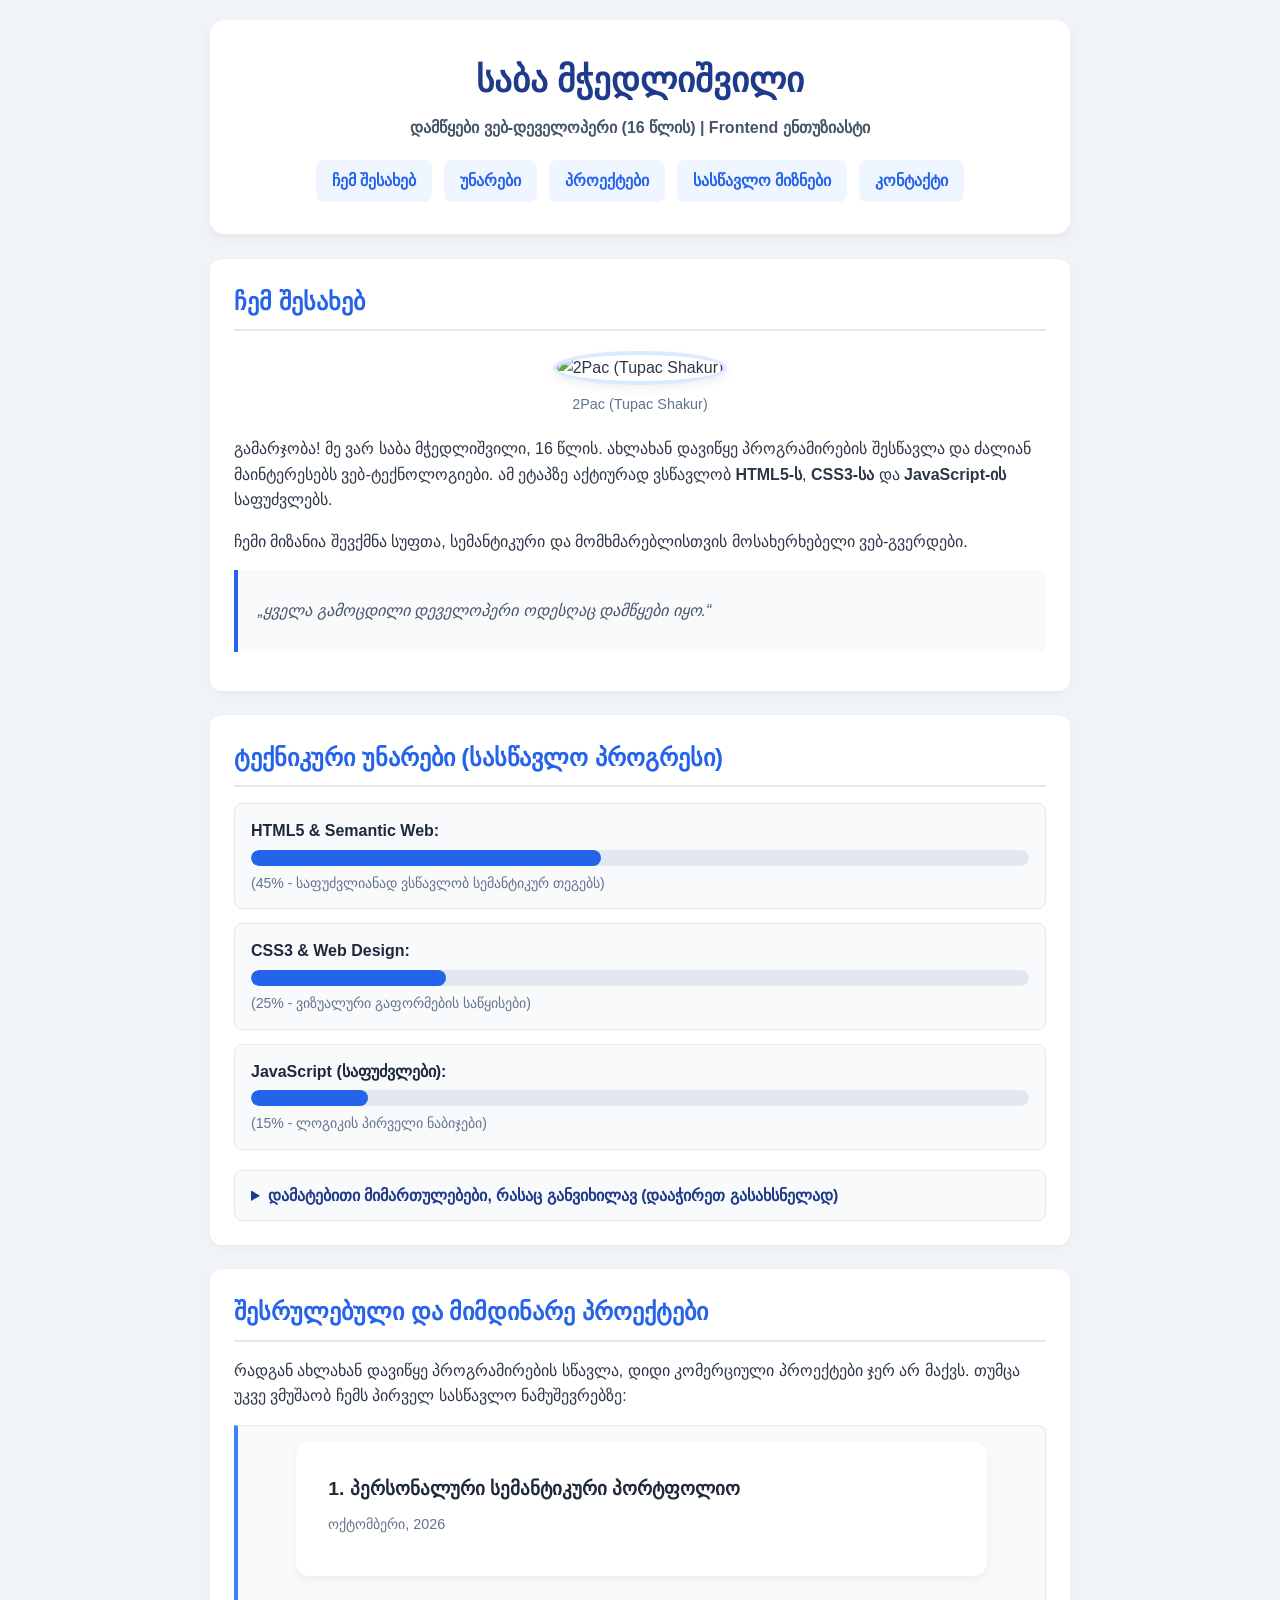
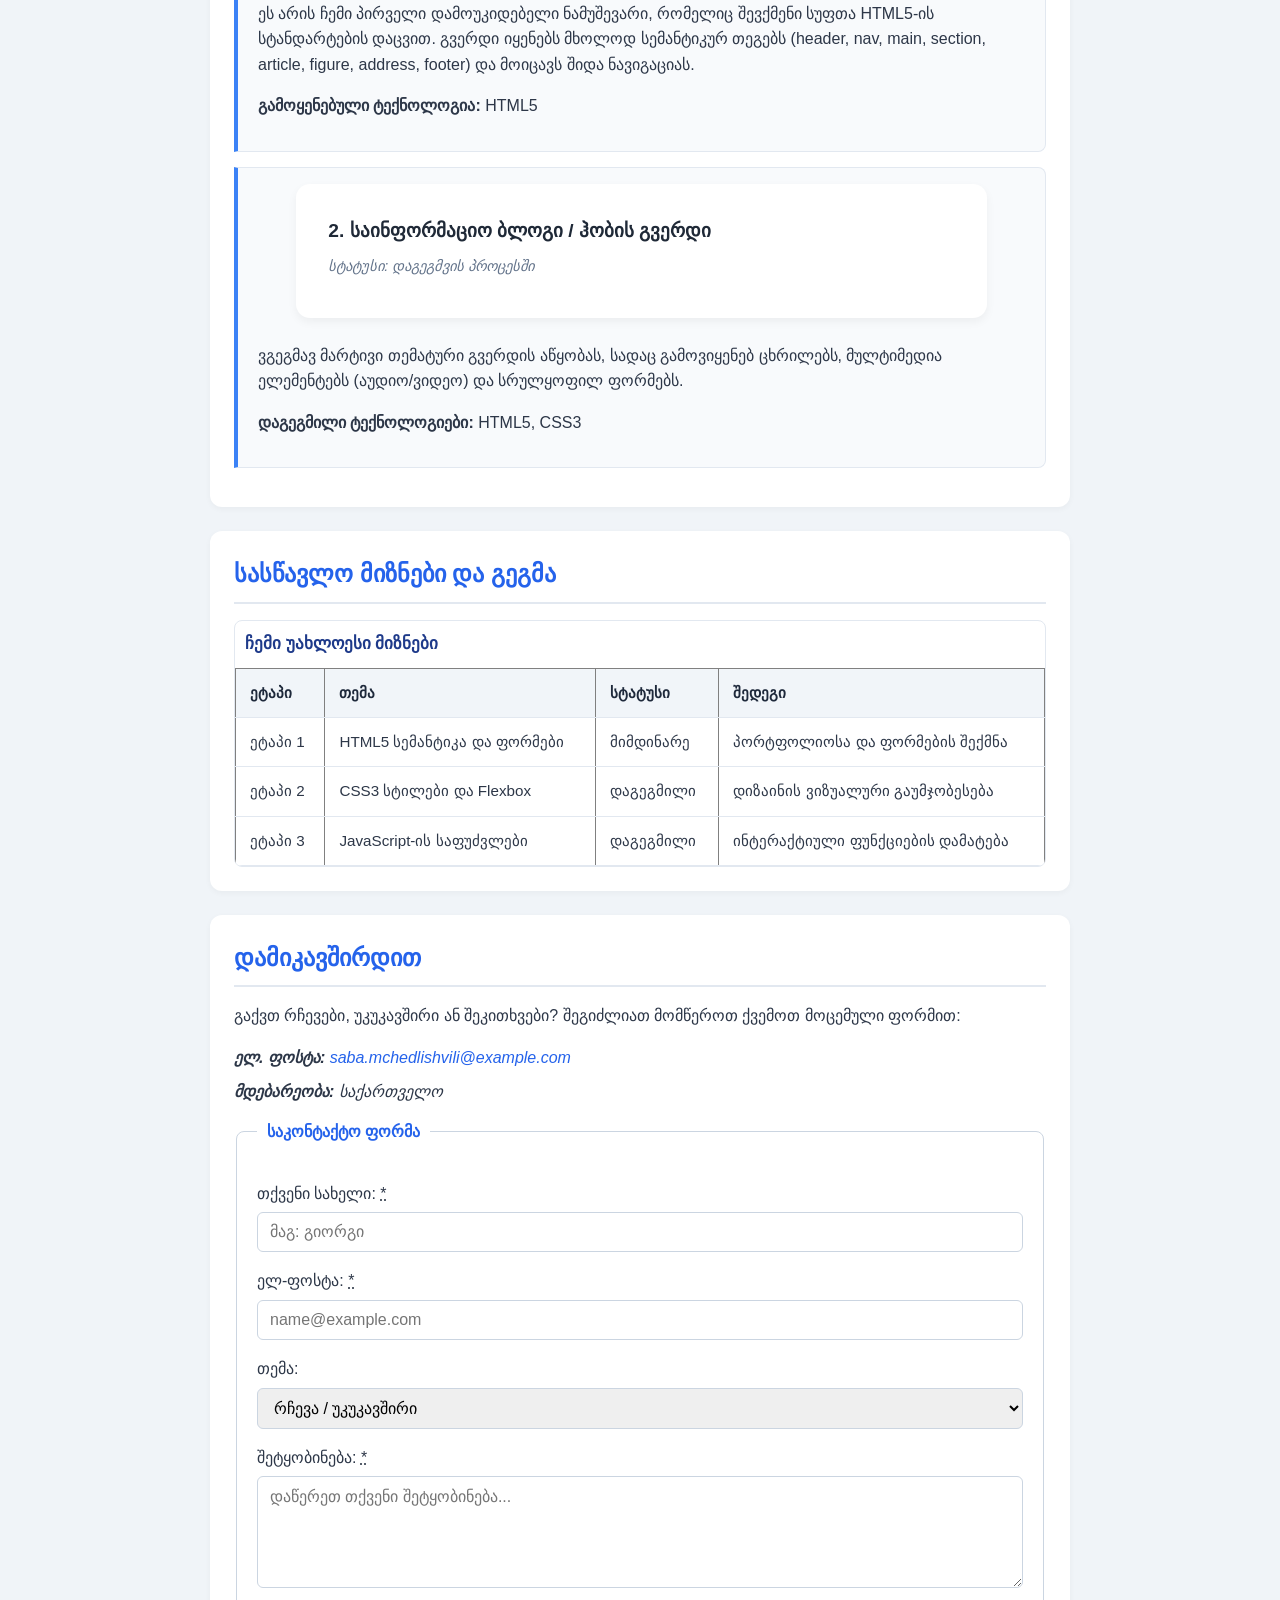
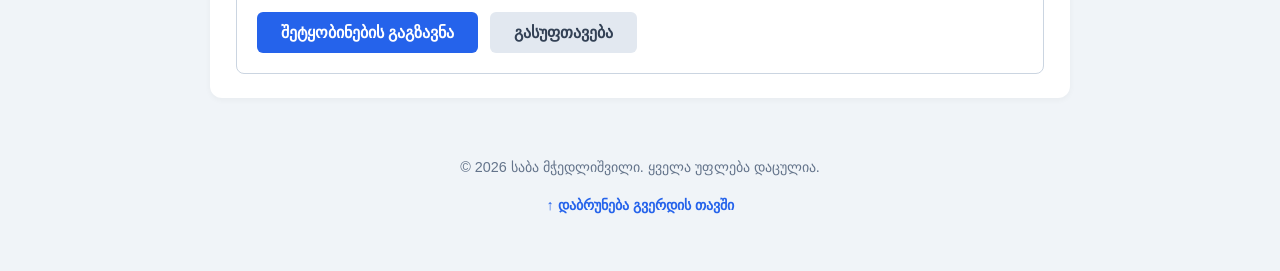
==== index.html @ c618c18d "Add files via upload" ====
<!DOCTYPE html>
<html lang="ka">
<head>
    <meta charset="UTF-8">
    <meta name="viewport" content="width=device-width, initial-scale=1.0">
    <meta name="description" content="საბა მჭედლიშვილის პერსონალური პორტფოლიო - დამწყები ვებ-დეველოპერი">
    <title>პორტფოლიო | საბა მჭედლიშვილი</title>

    <!-- ==========================================================================
         ყველა სტილი მოთავსებულია პირდაპირ ამ index.html ფაილში (Internal CSS)
         დესკტოპისა და მობილურის (რესფონსიული) სრული დიზაინი ბურგერ მენიუთი
         ========================================================================== -->
    <style>
        /* 
          0. გლობალური პარამეტრები და Box-Sizing:
          - box-sizing: border-box უზრუნველყოფს, რომ padding-მა და border-მა ელემენტის სიგანე არ გაზარდოს
          - scroll-behavior: smooth მენიუს ლინკებზე დაკლიკებისას გვერდს რბილად ასქროლებს
        */
        *, *::before, *::after {
            box-sizing: border-box;
        }

        html {
            scroll-behavior: smooth;
        }

        /* 
          1. ძირითადი გვერდის პარამეტრები (Body):
        */
        body {
            background-color: #f0f4f8;             /* რბილი ცისფერი/ნაცრისფერი ფონი */
            color: #2d3748;                         /* მუქი რუხი ფერის ტექსტი (თვალს არ ღლის) */
            font-family: 'Segoe UI', Tahoma, Geneva, Verdana, sans-serif;
            line-height: 1.6;
            margin: 0;
            padding: 20px 0;                        /* px - ფიქსირებული პიქსელები */
            overflow-x: hidden;                     /* ჰორიზონტალური გადახვევის (scroll) თავიდან არიდება */
        }

        /* 
          2. კონტეინერები (Header, Main, Footer):
        */
        header, main, footer {
            width: 90%;                            /* % - პროცენტული ერთეული */
            max-width: 860px;                      /* px - პიქსელები */
            margin: 0 auto;                        /* ცენტრირება ჰორიზონტალურად */
        }

        /* 
          3. ჰედერი (Header):
        */
        header {
            background-color: #ffffff;             /* თეთრი ფონი */
            padding: 2rem;                         /* rem ერთეული */
            border-radius: 14px;                   /* px */
            box-shadow: 0 4px 10px rgba(0, 0, 0, 0.05);
            margin-bottom: 25px;                   /* px */
            position: relative;
        }

        .header-top {
            text-align: center;
        }

        .header-titles {
            width: 100%;
        }

        /* სათაურების სტილები და ფერები */
        h1 {
            color: #1e3a8a;                        /* მუქი ლურჯი ტექსტის ფერი */
            font-size: 2.2rem;                     /* rem */
            margin-top: 0;
            margin-bottom: 0.4rem;
        }

        .subtitle {
            color: #475569;
            margin: 0;
            font-size: 1rem;
        }

        h2 {
            color: #2563eb;                        /* ნათელი ლურჯი ქვესათაური */
            font-size: 1.5rem;                     /* rem */
            border-bottom: 2px solid #e2e8f0;      /* ხაზი ქვემოთ (px) */
            padding-bottom: 8px;                   /* px */
            margin-top: 0;
            margin-bottom: 1rem;
        }

        h3 {
            color: #1f2937;
            font-size: 1.2rem;
            margin-top: 0;
            margin-bottom: 0.5rem;
        }

        hr {
            display: none;
        }

        /* 
          4. ბურგერ მენიუს ღილაკი (Burger Menu Button):
          - დესკტოპზე დამალულია
          - მობილურზე ჩნდება და გარდაიქმნება 'X'-ად
        */
        .burger-checkbox {
            display: none;                         /* დამალული ჩექბოქსი Pure-CSS მართვისთვის */
        }

        .burger-btn {
            display: none;                         /* დესკტოპზე დამალულია */
            flex-direction: column;
            justify-content: space-between;
            width: 44px;
            height: 40px;
            padding: 9px 8px;
            background-color: #eff6ff;
            border: 1px solid #bfdbfe;
            border-radius: 8px;
            cursor: pointer;
            flex-shrink: 0;
            transition: background-color 0.2s ease, border-color 0.2s ease;
            user-select: none;
        }

        .burger-btn:hover {
            background-color: #dbeafe;
        }

        .burger-btn:focus-visible {
            outline: 2px solid #2563eb;
            outline-offset: 2px;
        }

        /* ბურგერ მენიუს 3 ხაზი (Burger Lines) */
        .burger-line {
            display: block;
            width: 100%;
            height: 3px;
            background-color: #1e3a8a;
            border-radius: 3px;
            transition: transform 0.3s cubic-bezier(0.4, 0, 0.2, 1), 
                        opacity 0.2s ease, 
                        background-color 0.3s ease;
            transform-origin: center;
        }

        /* 
          5. ნავიგაცია (Navigation - Desktop):
        */
        nav ul {
            list-style: none;                      /* წერტილების გათიშვა */
            padding: 0;
            margin: 20px 0 0 0;
            display: flex;
            flex-wrap: wrap;
            justify-content: center;
            gap: 12px;                             /* ელემენტებს შორის დაშორება (px) */
        }

        nav a {
            display: inline-block;
            color: #2563eb;                        /* ლურჯი ტექსტი */
            text-decoration: none;                 /* ქვედა ხაზგასმის მოცილება */
            background-color: #eff6ff;             /* ძალიან ღია ლურჯი ფონი */
            padding: 8px 16px;                     /* px */
            border-radius: 8px;                    /* px */
            font-weight: 600;
            transition: all 0.2s ease;
        }

        nav a:hover, nav a:focus-visible {
            background-color: #2563eb;             /* ფონი ხდება ლურჯი */
            color: #ffffff;                        /* ტექსტი ხდება თეთრი */
            outline: none;
        }

        /* 
          6. სექციები (Sections) - თეთრი ბარათები:
        */
        section {
            background-color: #ffffff;             /* თეთრი ფონი */
            padding: 24px;                         /* px */
            margin-bottom: 24px;                   /* px */
            border-radius: 12px;                   /* px */
            box-shadow: 0 2px 6px rgba(0, 0, 0, 0.04);
            scroll-margin-top: 20px;               /* სქროლისას ჰედერი არ გადაეფაროს სათაურს */
        }

        /* სურათის სტილი: 50% აქცევს სრულყოფილ წრედ! */
        figure {
            text-align: center;
            margin: 20px 0;
        }

        figure img {
            width: 180px;
            height: 180px;
            max-width: 100%;
            border-radius: 50%;                    /* 50% - მრგვალი ფორმა */
            border: 4px solid #dbeafe;              /* ჩარჩო გარშემო */
            object-fit: cover;
            box-shadow: 0 4px 10px rgba(0, 0, 0, 0.06);
        }

        figcaption {
            color: #64748b;
            font-size: 0.9rem;
            margin-top: 8px;
        }

        /* ციტატა (Blockquote) */
        blockquote {
            background-color: #f8fafc;
            border-left: 4px solid #2563eb;        /* მარცხენა ლურჯი აქცენტის ხაზი */
            margin: 15px 0;
            padding: 12px 20px;
            font-style: italic;
            color: #475569;
            border-radius: 0 8px 8px 0;
        }

        /* 
          7. უნარები (Skills) - ადაპტური პროგრეს-ბარათები:
        */
        .skills-list {
            list-style: none;
            padding: 0;
            margin: 0 0 20px 0;
            display: flex;
            flex-direction: column;
            gap: 14px;
        }

        .skills-list li {
            background-color: #f8fafc;
            border: 1px solid #e2e8f0;
            border-radius: 8px;
            padding: 14px 16px;
            display: flex;
            flex-direction: column;
            gap: 6px;
        }

        .skill-title {
            color: #1e293b;
            font-size: 1rem;
        }

        /* პროგრესის ბარი (Progress) */
        .skills-list progress {
            width: 100%;                           /* 100% სიგანე, რათა მობილურზეც კარგად გამოჩნდეს */
            height: 16px;
            border-radius: 8px;
            overflow: hidden;
            border: none;
        }

        .skills-list progress::-webkit-progress-bar {
            background-color: #e2e8f0;
            border-radius: 8px;
        }

        .skills-list progress::-webkit-progress-value {
            background-color: #2563eb;
            border-radius: 8px;
        }

        .skills-list progress::-moz-progress-bar {
            background-color: #2563eb;
            border-radius: 8px;
        }

        .skill-desc {
            font-size: 0.88rem;
            color: #64748b;
        }

        /* Details & Summary */
        details {
            background-color: #f8fafc;
            border: 1px solid #e2e8f0;
            border-radius: 8px;
            padding: 12px 16px;
        }

        details summary {
            cursor: pointer;
            font-weight: 600;
            color: #1e3a8a;
        }

        details ul {
            margin: 10px 0 0 20px;
            padding: 0;
        }

        details li {
            margin-bottom: 6px;
            color: #475569;
        }

        /* პროექტების ბარათები (Article) */
        article {
            background-color: #f8fafc;             /* ოდნავ ნაცრისფერი ბარათის ფონი */
            border: 1px solid #e2e8f0;
            border-left: 4px solid #3b82f6;        /* ლურჯი ზოლი მარცხნივ */
            padding: 16px 20px;
            margin: 15px 0;
            border-radius: 0 8px 8px 0;
        }

        article header p {
            margin: 0 0 8px 0;
            color: #64748b;
            font-size: 0.9rem;
        }

        /* 
          8. ცხრილი (Table) და მისი რესფონსიული კონტეინერი:
          - .table-container-ს აქვს overflow-x: auto, რათა მობილურზე ცხრილი გასქროლვადი იყოს
        */
        .table-container {
            width: 100%;
            overflow-x: auto;                      /* ჰორიზონტალური სქროლი საჭიროებისას */
            -webkit-overflow-scrolling: touch;
            margin-top: 15px;
            border-radius: 8px;
            border: 1px solid #e2e8f0;
        }

        table {
            width: 100%;                           /* 100% სიგანე */
            min-width: 500px;                      /* მინიმალური სიგანე, რათა მონაცემები იკითხებოდეს */
            border-collapse: collapse;             /* ორმაგი ხაზების გაერთიანება */
            background-color: #ffffff;
        }

        caption {
            padding: 10px;
            font-size: 1.05rem;
            color: #1e3a8a;
            caption-side: top;
            text-align: left;
        }

        th, td {
            padding: 12px 14px;                    /* px */
            text-align: left;
            border-bottom: 1px solid #e2e8f0;
            font-size: 0.95rem;
        }

        th {
            background-color: #f1f5f9;
            color: #1e293b;
            font-weight: 600;
        }

        tbody tr:hover {
            background-color: #f8fafc;
        }

        /* 
          9. ფორმა და ღილაკები (Form & Inputs):
        */
        .contact-info {
            list-style: none;
            padding: 0;
            margin: 15px 0;
        }

        .contact-info li {
            margin-bottom: 8px;
        }

        .contact-info a {
            color: #2563eb;
            text-decoration: none;
            word-break: break-all;
        }

        .contact-info a:hover {
            text-decoration: underline;
        }

        fieldset {
            border: 1px solid #cbd5e1;
            border-radius: 8px;
            padding: 20px;
        }

        legend {
            color: #2563eb;
            font-weight: bold;
            padding: 0 10px;
        }

        input, select, textarea {
            width: 100%;                           /* იკავებს სრულ 100% სიგანეს */
            box-sizing: border-box;                /* სწორი ზომების გამოთვლა */
            padding: 10px 12px;                    /* px */
            margin-top: 6px;
            border: 1px solid #cbd5e1;
            border-radius: 6px;
            font-size: 1rem;                       /* rem */
            font-family: inherit;
            transition: border-color 0.2s, box-shadow 0.2s;
        }

        input:focus, select:focus, textarea:focus {
            outline: none;
            border-color: #2563eb;
            box-shadow: 0 0 0 3px rgba(37, 99, 235, 0.15);
        }

        textarea {
            resize: vertical;
            min-height: 100px;
        }

        .form-actions {
            display: flex;
            gap: 12px;
            flex-wrap: wrap;
            margin-top: 15px;
        }

        /* ღილაკი (Button) */
        button {
            background-color: #2563eb;             /* ლურჯი ფონი */
            color: #ffffff;                        /* თეთრი ტექსტი */
            border: none;
            padding: 11px 24px;                    /* px */
            border-radius: 6px;
            font-size: 1rem;
            font-weight: 600;
            cursor: pointer;
            transition: background-color 0.2s, transform 0.1s;
        }

        button:hover {
            background-color: #1d4ed8;             /* მუქდება მაუსის გადატარებისას */
        }

        button:active {
            transform: scale(0.98);
        }

        button[type="reset"] {
            background-color: #e2e8f0;
            color: #334155;
        }

        button[type="reset"]:hover {
            background-color: #cbd5e1;
        }

        /* 10. ფუტერი (Footer) */
        footer {
            text-align: center;
            padding: 20px;
            color: #64748b;
            font-size: 0.9rem;
        }

        footer a {
            color: #2563eb;
            text-decoration: none;
            font-weight: 600;
        }

        footer a:hover {
            text-decoration: underline;
        }

        /* ==========================================================================
           11. რესფონსიული დიზაინი (Responsive Design / Media Queries):
           ========================================================================== */

        /* პლანშეტები და მობილური მოწყობილობები (768px და ნაკლები რეზოლუცია) */
        @media screen and (max-width: 768px) {
            body {
                padding: 12px 0;
            }

            header, main, footer {
                width: 94%;
            }

            header {
                padding: 1.25rem 1rem;
                margin-bottom: 18px;
            }

            /* ჰედერის ზედა ზოლი მობილურზე: სახელი მარცხნივ, ბურგერ ღილაკი მარჯვნივ */
            .header-top {
                display: flex;
                justify-content: space-between;
                align-items: center;
                text-align: left;
                gap: 12px;
            }

            .header-titles {
                flex: 1;
                min-width: 0;
            }

            h1 {
                font-size: 1.55rem;
                margin-bottom: 4px;
                word-break: break-word;
            }

            .subtitle {
                font-size: 0.88rem;
                line-height: 1.4;
            }

            /* ბურგერ მენიუს ღილაკის გამოჩენა მობილურზე */
            .burger-btn {
                display: flex;
            }

            /* მობილური ნავიგაცია - ნაგულისხმევად დაკეცილია */
            #main-nav {
                display: none;
                margin-top: 15px;
                padding-top: 15px;
                border-top: 1px solid #e2e8f0;
            }

            /* როცა მენიუ აქტიურია (JS კლასით .is-active ან Pure CSS ჩექბოქსით) */
            #main-nav.is-active,
            .burger-checkbox:checked ~ #main-nav {
                display: block;
                animation: slideDown 0.25s ease-out;
            }

            /* ანიმაცია: 3 ხაზი გარდაიქმნება 'X'-ად */
            .burger-btn.is-active .burger-line:nth-child(1),
            .burger-checkbox:checked + .header-top .burger-btn .burger-line:nth-child(1) {
                transform: translateY(8px) rotate(45deg);
                background-color: #2563eb;
            }

            .burger-btn.is-active .burger-line:nth-child(2),
            .burger-checkbox:checked + .header-top .burger-btn .burger-line:nth-child(2) {
                opacity: 0;
                transform: scaleX(0);
            }

            .burger-btn.is-active .burger-line:nth-child(3),
            .burger-checkbox:checked + .header-top .burger-btn .burger-line:nth-child(3) {
                transform: translateY(-8px) rotate(-45deg);
                background-color: #2563eb;
            }

            nav ul {
                flex-direction: column;
                gap: 8px;
                margin: 0;
                width: 100%;
            }

            nav a {
                display: block;
                width: 100%;
                text-align: center;
                padding: 12px 16px;
                font-size: 1rem;
            }

            section {
                padding: 18px 16px;
                margin-bottom: 18px;
            }

            h2 {
                font-size: 1.35rem;
            }

            figure img {
                width: 150px;
                height: 150px;
            }

            article {
                padding: 14px 16px;
            }
        }

        /* პატარა სმარტფონები (480px და ნაკლები რეზოლუცია) */
        @media screen and (max-width: 480px) {
            body {
                padding: 8px 0;
            }

            header, main, footer {
                width: 95%;
            }

            header {
                padding: 1rem;
                border-radius: 10px;
            }

            h1 {
                font-size: 1.35rem;
            }

            .subtitle {
                font-size: 0.82rem;
            }

            .burger-btn {
                width: 40px;
                height: 38px;
                padding: 8px 7px;
            }

            section {
                padding: 14px 12px;
                border-radius: 10px;
                margin-bottom: 14px;
            }

            h2 {
                font-size: 1.2rem;
            }

            figure img {
                width: 130px;
                height: 130px;
            }

            fieldset {
                padding: 14px 10px;
            }

            .form-actions {
                flex-direction: column;
                gap: 10px;
            }

            .form-actions button {
                width: 100%;
                margin-right: 0;
                padding: 12px;
            }

            footer {
                padding: 15px 10px;
                font-size: 0.85rem;
            }
        }

        /* მენიუს ჩამოშლის მსუბუქი ანიმაცია */
        @keyframes slideDown {
            from {
                opacity: 0;
                transform: translateY(-8px);
            }
            to {
                opacity: 1;
                transform: translateY(0);
            }
        }
    </style>
</head>
<body>

    <!-- საიტის მთავარი ჰედერი და ნავიგაცია -->
    <header id="header">
        <!-- დამალული ჩექბოქსი Pure CSS ბურგერ მენიუს ფუნქციონალისთვის -->
        <input type="checkbox" id="burger-toggle" class="burger-checkbox" aria-hidden="true">

        <div class="header-top">
            <div class="header-titles">
                <h1>საბა მჭედლიშვილი</h1>
                <p class="subtitle"><strong>დამწყები ვებ-დეველოპერი (16 წლის) | Frontend ენთუზიასტი</strong></p>
            </div>
            
            <!-- ბურგერ მენიუს ღილაკი (მობილურის რეზოლუციაზე) -->
            <label for="burger-toggle" class="burger-btn" id="burger-btn" role="button" tabindex="0" aria-label="ნავიგაციის მენიუს გახსნა" aria-expanded="false" aria-controls="main-nav">
                <span class="burger-line"></span>
                <span class="burger-line"></span>
                <span class="burger-line"></span>
            </label>
        </div>

        <nav id="main-nav" aria-label="მთავარი ნავიგაცია">
            <ul>
                <li><a href="#about">ჩემ შესახებ</a></li>
                <li><a href="#skills">უნარები</a></li>
                <li><a href="#projects">პროექტები</a></li>
                <li><a href="#goals">სასწავლო მიზნები</a></li>
                <li><a href="#contact">კონტაქტი</a></li>
            </ul>
        </nav>
    </header>

    <hr>

    <!-- ძირითადი შიგთავსი -->
    <main>

        <!-- ჩემ შესახებ სექცია -->
        <section id="about">
            <h2>ჩემ შესახებ</h2>
            <figure>
                <img 
                    src="2pac.jpg" 
                    alt="2Pac (Tupac Shakur)" 
                    width="200" 
                    height="200"
                    style="object-fit: cover;"
                >
                <figcaption>2Pac (Tupac Shakur)</figcaption>
            </figure>
            <p>
                გამარჯობა! მე ვარ საბა მჭედლიშვილი, 16 წლის. ახლახან დავიწყე პროგრამირების შესწავლა და ძალიან მაინტერესებს ვებ-ტექნოლოგიები. 
                ამ ეტაპზე აქტიურად ვსწავლობ <strong>HTML5-ს</strong>, <strong>CSS3-სა</strong> და <strong>JavaScript-ის</strong> საფუძვლებს.
            </p>
            <p>
                ჩემი მიზანია შევქმნა სუფთა, სემანტიკური და მომხმარებლისთვის მოსახერხებელი ვებ-გვერდები.
            </p>
            <blockquote>
                <p><em>„ყველა გამოცდილი დეველოპერი ოდესღაც დამწყები იყო.“</em></p>
            </blockquote>
        </section>

        <hr>

        <!-- უნარ-ჩვევების სექცია -->
        <section id="skills">
            <h2>ტექნიკური უნარები (სასწავლო პროგრესი)</h2>
            <ul class="skills-list">
                <li>
                    <span class="skill-title"><strong>HTML5 &amp; Semantic Web:</strong></span>
                    <progress value="45" max="100">45%</progress> 
                    <span class="skill-desc">(45% - საფუძვლიანად ვსწავლობ სემანტიკურ თეგებს)</span>
                </li>
                <li>
                    <span class="skill-title"><strong>CSS3 &amp; Web Design:</strong></span>
                    <progress value="25" max="100">25%</progress> 
                    <span class="skill-desc">(25% - ვიზუალური გაფორმების საწყისები)</span>
                </li>
                <li>
                    <span class="skill-title"><strong>JavaScript (საფუძვლები):</strong></span>
                    <progress value="15" max="100">15%</progress> 
                    <span class="skill-desc">(15% - ლოგიკის პირველი ნაბიჯები)</span>
                </li>
            </ul>

            <details>
                <summary>დამატებითი მიმართულებები, რასაც განვიხილავ (დააჭირეთ გასახსნელად)</summary>
                <ul>
                    <li>Responsive Web Design (ადაპტური დიზაინი)</li>
                    <li>Web Accessibility (სემანტიკური ხელმისაწვდომობა)</li>
                    <li>Git &amp; GitHub (კოდის შენახვა და გაზიარება)</li>
                </ul>
            </details>
        </section>

        <hr>

        <!-- პროექტების სექცია (გაუმჯობესებული სემანტიკით) -->
        <section id="projects">
            <h2>შესრულებული და მიმდინარე პროექტები</h2>
            <p>
                რადგან ახლახან დავიწყე პროგრამირების სწავლა, დიდი კომერციული პროექტები ჯერ არ მაქვს. 
                თუმცა უკვე ვმუშაობ ჩემს პირველ სასწავლო ნამუშევრებზე:
            </p>

            <!-- პროექტი 1: ეს პორტფოლიო -->
            <article id="project-1">
                <header>
                    <h3>1. პერსონალური სემანტიკური პორტფოლიო</h3>
                    <p><time datetime="2026-10">ოქტომბერი, 2026</time></p>
                </header>
                <p>
                    ეს არის ჩემი პირველი დამოუკიდებელი ნამუშევარი, რომელიც შევქმენი სუფთა HTML5-ის სტანდარტების დაცვით. 
                    გვერდი იყენებს მხოლოდ სემანტიკურ თეგებს (header, nav, main, section, article, figure, address, footer) და მოიცავს შიდა ნავიგაციას.
                </p>
                <p><strong>გამოყენებული ტექნოლოგია:</strong> HTML5</p>
            </article>

            <!-- პროექტი 2: სამომავლო პროექტი -->
            <article id="project-2">
                <header>
                    <h3>2. საინფორმაციო ბლოგი / ჰობის გვერდი</h3>
                    <p><em>სტატუსი: დაგეგმვის პროცესში</em></p>
                </header>
                <p>
                    ვგეგმავ მარტივი თემატური გვერდის აწყობას, სადაც გამოვიყენებ ცხრილებს, მულტიმედია ელემენტებს (აუდიო/ვიდეო) და სრულყოფილ ფორმებს.
                </p>
                <p><strong>დაგეგმილი ტექნოლოგიები:</strong> HTML5, CSS3</p>
            </article>
        </section>

        <hr>

        <!-- სასწავლო მიზნების ცხრილი -->
        <section id="goals">
            <h2>სასწავლო მიზნები და გეგმა</h2>

            <div class="table-container">
                <table border="1" cellpadding="8" cellspacing="0">
                    <caption><strong>ჩემი უახლოესი მიზნები</strong></caption>
                    <thead>
                        <tr>
                            <th scope="col">ეტაპი</th>
                            <th scope="col">თემა</th>
                            <th scope="col">სტატუსი</th>
                            <th scope="col">შედეგი</th>
                        </tr>
                    </thead>
                    <tbody>
                        <tr>
                            <td>ეტაპი 1</td>
                            <td>HTML5 სემანტიკა და ფორმები</td>
                            <td>მიმდინარე</td>
                            <td>პორტფოლიოსა და ფორმების შექმნა</td>
                        </tr>
                        <tr>
                            <td>ეტაპი 2</td>
                            <td>CSS3 სტილები და Flexbox</td>
                            <td>დაგეგმილი</td>
                            <td>დიზაინის ვიზუალური გაუმჯობესება</td>
                        </tr>
                        <tr>
                            <td>ეტაპი 3</td>
                            <td>JavaScript-ის საფუძვლები</td>
                            <td>დაგეგმილი</td>
                            <td>ინტერაქტიული ფუნქციების დამატება</td>
                        </tr>
                    </tbody>
                </table>
            </div>
        </section>

        <hr>

        <!-- საკონტაქტო სექცია -->
        <section id="contact">
            <h2>დამიკავშირდით</h2>
            <p>გაქვთ რჩევები, უკუკავშირი ან შეკითხვები? შეგიძლიათ მომწეროთ ქვემოთ მოცემული ფორმით:</p>

            <address>
                <ul class="contact-info">
                    <li><strong>ელ. ფოსტა:</strong> <a href="mailto:saba.mchedlishvili@example.com">saba.mchedlishvili@example.com</a></li>
                    <li><strong>მდებარეობა:</strong> საქართველო</li>
                </ul>
            </address>

            <form action="#" method="post">
                <fieldset>
                    <legend><strong>საკონტაქტო ფორმა</strong></legend>
                    
                    <p>
                        <label for="full-name">თქვენი სახელი: <abbr title="სავალდებულო">*</abbr></label><br>
                        <input type="text" id="full-name" name="name" placeholder="მაგ: გიორგი" required>
                    </p>

                    <p>
                        <label for="email">ელ-ფოსტა: <abbr title="სავალდებულო">*</abbr></label><br>
                        <input type="email" id="email" name="email" placeholder="name@example.com" required>
                    </p>

                    <p>
                        <label for="topic">თემა:</label><br>
                        <select id="topic" name="topic">
                            <option value="feedback">რჩევა / უკუკავშირი</option>
                            <option value="question">შეკითხვა</option>
                            <option value="other">სხვა</option>
                        </select>
                    </p>

                    <p>
                        <label for="message">შეტყობინება: <abbr title="სავალდებულო">*</abbr></label><br>
                        <textarea id="message" name="message" rows="5" cols="40" placeholder="დაწერეთ თქვენი შეტყობინება..." required></textarea>
                    </p>

                    <div class="form-actions">
                        <button type="submit">შეტყობინების გაგზავნა</button>
                        <button type="reset">გასუფთავება</button>
                    </div>
                </fieldset>
            </form>
        </section>

    </main>

    <hr>

    <!-- საიტის ფუტერი -->
    <footer id="footer">
        <p>&copy; 2026 საბა მჭედლიშვილი. ყველა უფლება დაცულია.</p>
        <p><a href="#header">↑ დაბრუნება გვერდის თავში</a></p>
    </footer>

    <!-- ==========================================================================
         JavaScript ფუნქციონალი (პირდაპირ index.html-ში)
         უზრუნველყოფს მობილურზე ბურგერ მენიუს რბილ მუშაობას და ლინკზე დაჭერისას დახურვას
         ========================================================================== -->
    <script>
        document.addEventListener('DOMContentLoaded', function () {
            var checkbox = document.getElementById('burger-toggle');
            var burgerBtn = document.getElementById('burger-btn');
            var mainNav = document.getElementById('main-nav');
            var navLinks = document.querySelectorAll('#main-nav a');

            if (!checkbox || !burgerBtn || !mainNav) return;

            // კლავიატურით (Enter / Space) ბურგერ ღილაკის მართვა
            burgerBtn.addEventListener('keydown', function (e) {
                if (e.key === 'Enter' || e.key === ' ') {
                    e.preventDefault();
                    checkbox.checked = !checkbox.checked;
                    syncState();
                }
            });

            // ჩექბოქსის მდგომარეობის სინქრონიზაცია aria ატრიბუტებთან
            checkbox.addEventListener('change', syncState);

            function syncState() {
                var isOpen = checkbox.checked;
                burgerBtn.classList.toggle('is-active', isOpen);
                mainNav.classList.toggle('is-active', isOpen);
                burgerBtn.setAttribute('aria-expanded', isOpen ? 'true' : 'false');
                burgerBtn.setAttribute('aria-label', isOpen ? 'ნავიგაციის მენიუს დახურვა' : 'ნავიგაციის მენიუს გახსნა');
            }

            // ნებისმიერ ლინკზე დაჭერისას მენიუ ავტომატურად დაიხუროს
            navLinks.forEach(function (link) {
                link.addEventListener('click', function () {
                    checkbox.checked = false;
                    syncState();
                });
            });

            // მენიუს გარეთ დაკლიკებისას დახურვა
            document.addEventListener('click', function (e) {
                if (!mainNav.contains(e.target) && !burgerBtn.contains(e.target)) {
                    if (checkbox.checked) {
                        checkbox.checked = false;
                        syncState();
                    }
                }
            });

            // Escape ღილაკზე დაჭერისას დახურვა
            document.addEventListener('keydown', function (e) {
                if (e.key === 'Escape' && checkbox.checked) {
                    checkbox.checked = false;
                    syncState();
                }
            });
        });
    </script>
</body>
</html>
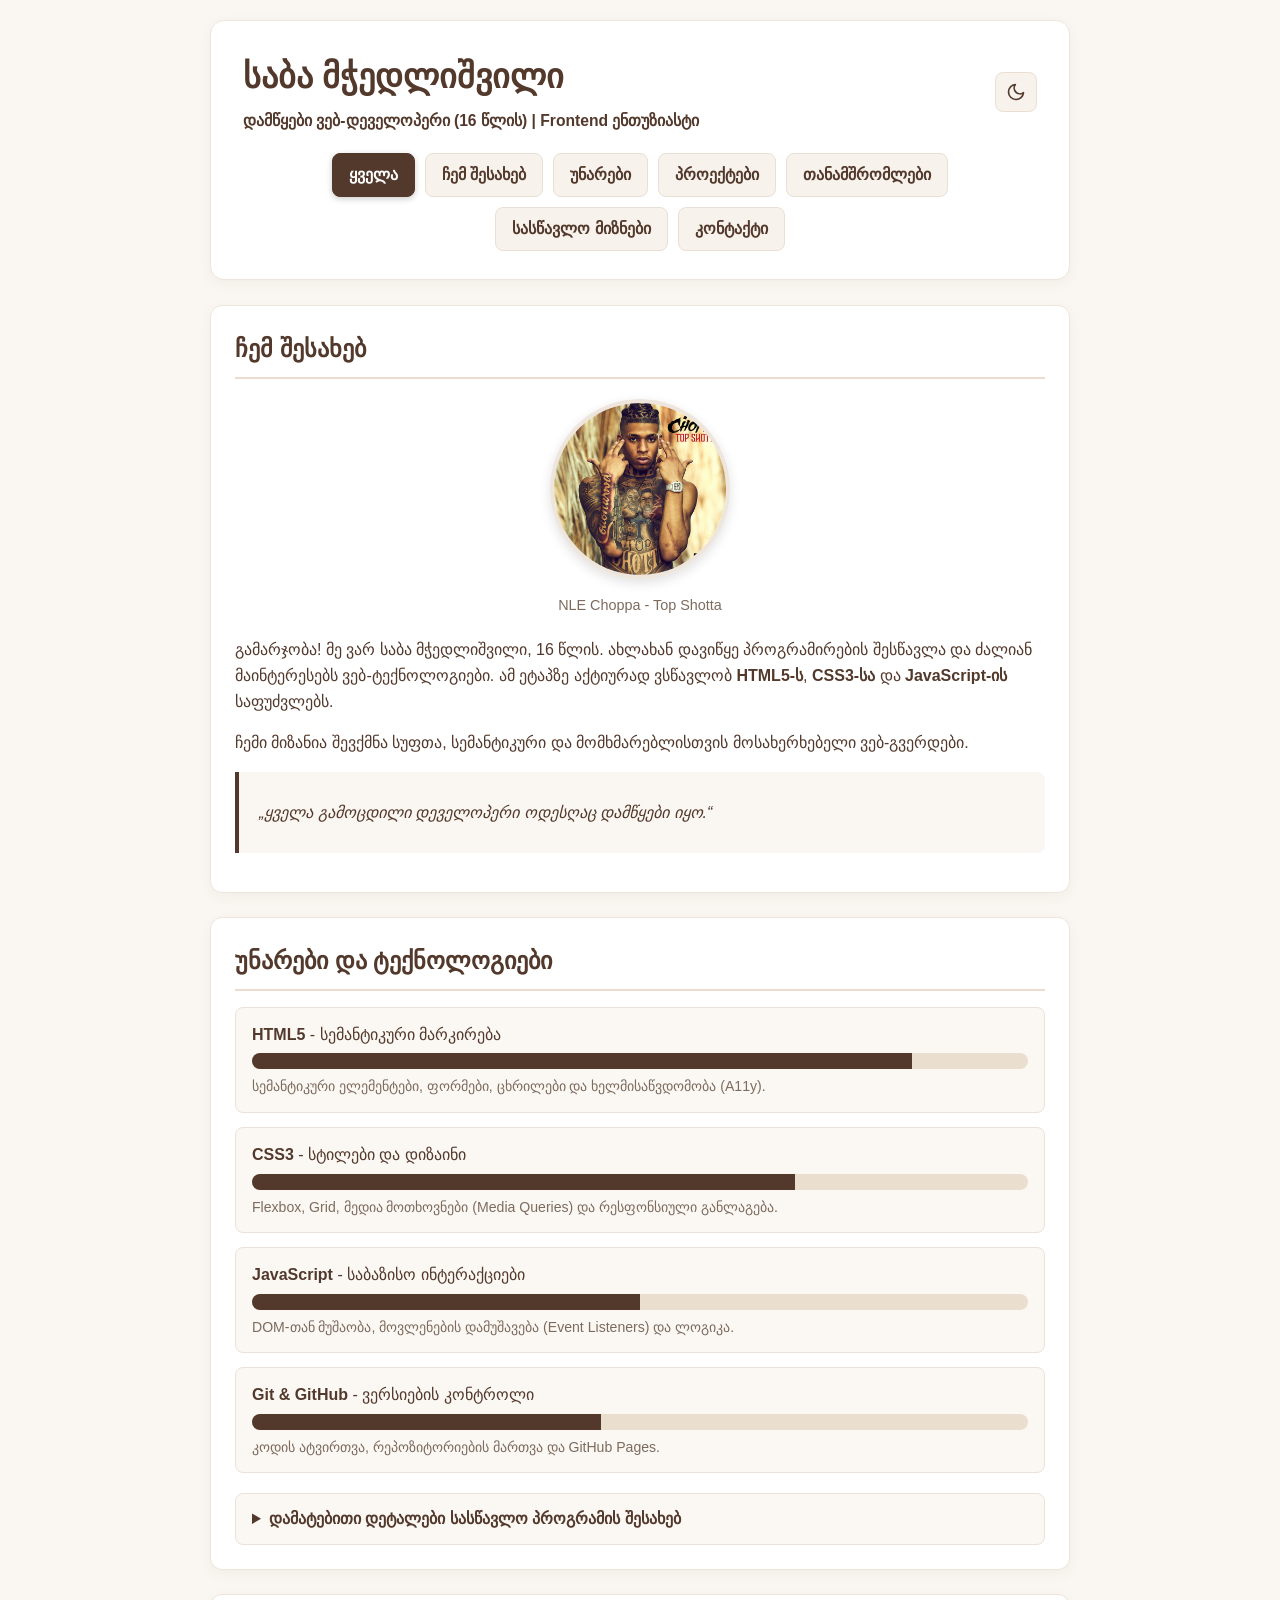
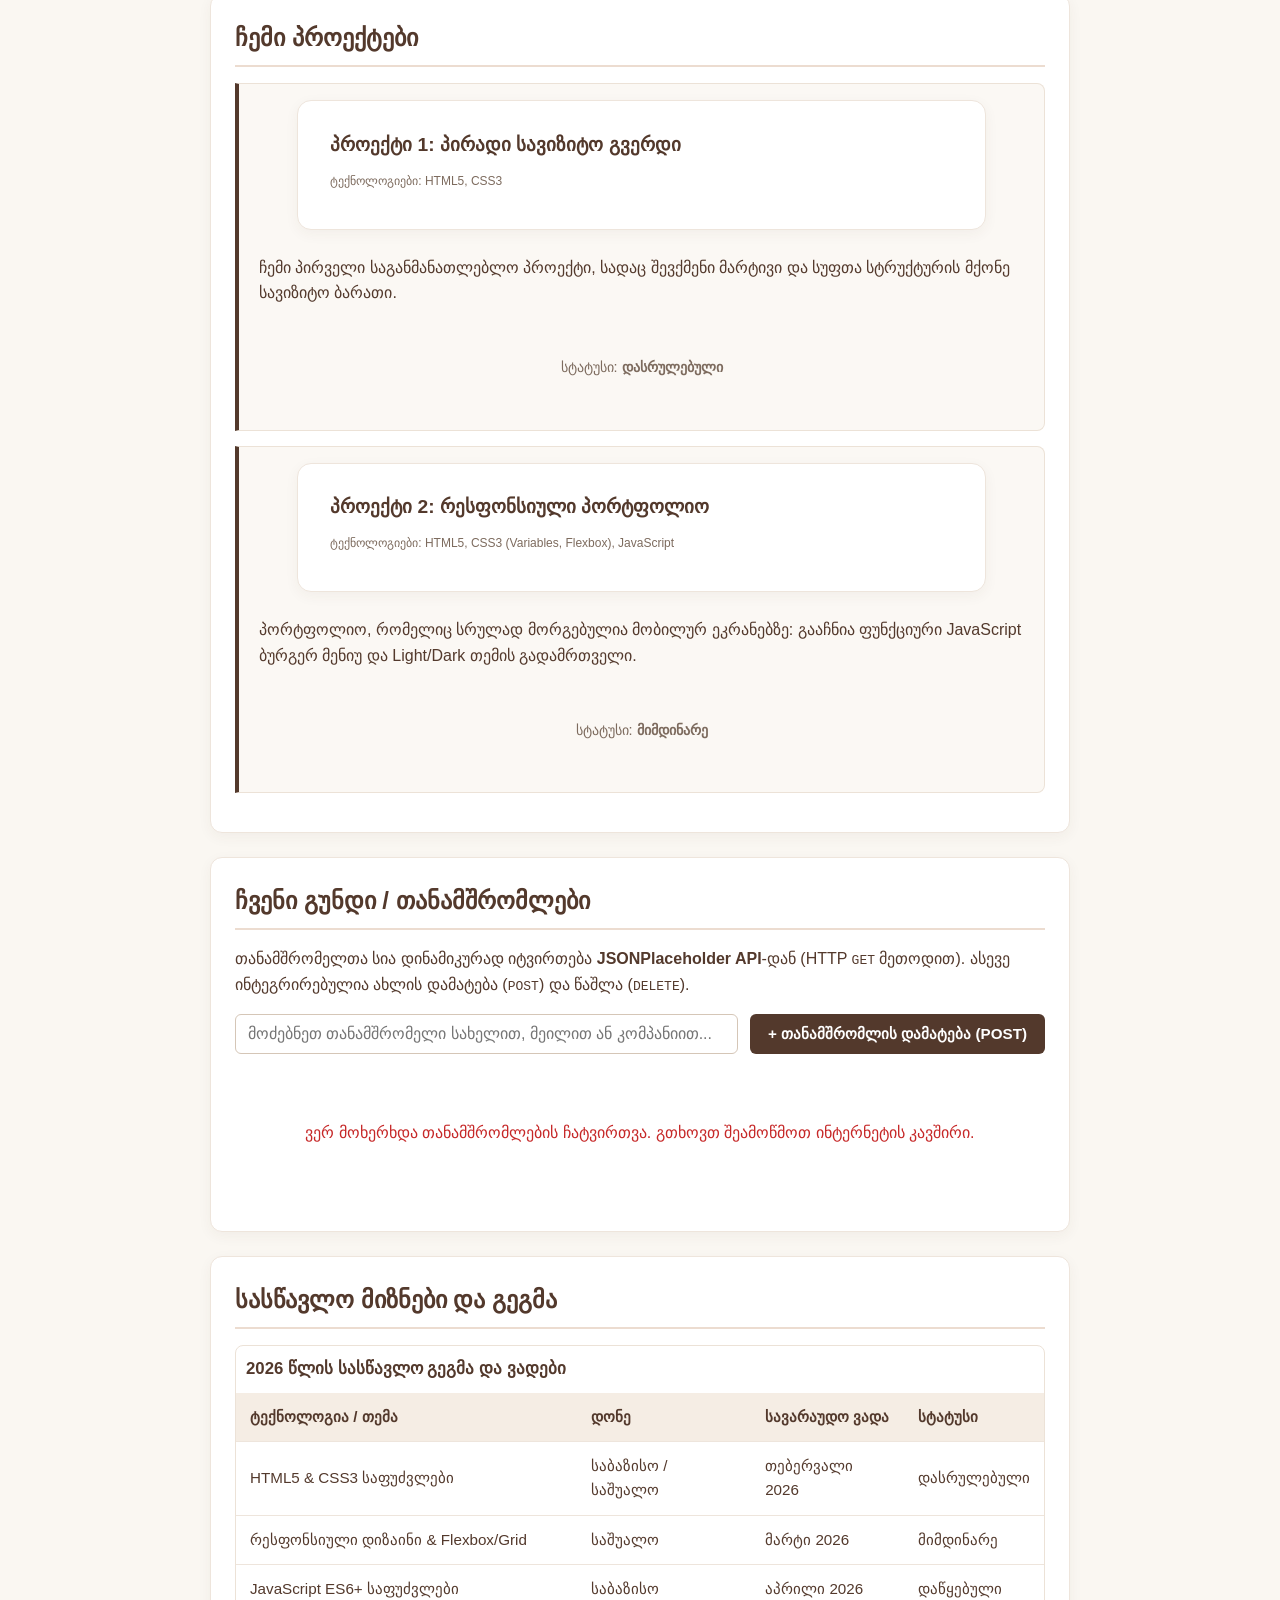
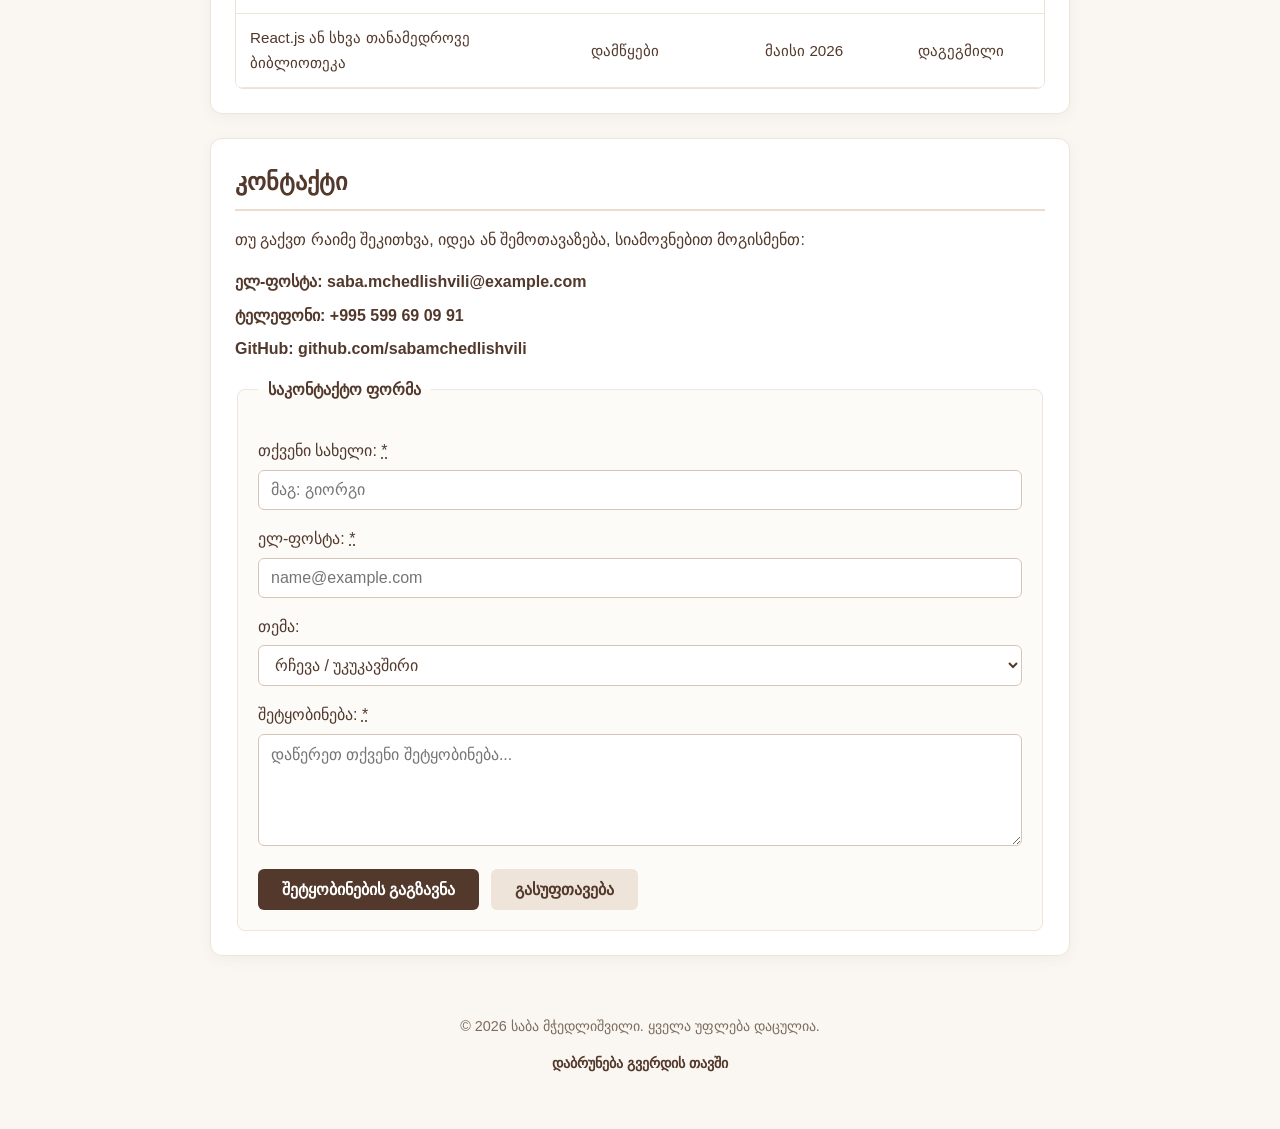
==== commit 17e38ba5: "Update index.html" ====
--- a/index.html
+++ b/index.html
@@ -7,14 +7,83 @@
     <title>პორტფოლიო | საბა მჭედლიშვილი</title>
 
     <!-- ==========================================================================
-         ყველა სტილი მოთავსებულია პირდაპირ ამ index.html ფაილში (Internal CSS)
-         დესკტოპისა და მობილურის (რესფონსიული) სრული დიზაინი ბურგერ მენიუთი
+         ყველა CSS სტილი ჩაშენებულია პირდაპირ ამ index.html ფაილში (Internal CSS),
+         - თეთრი და ყავისფერი (#53392c) ფერთა პალიტრა;
+         - Light და Dark თემები;
+         - სრული რესფონსიული დიზაინი და მობილური ბურგერ მენიუს სტილები.
          ========================================================================== -->
     <style>
+        /* ==========================================================================
+           0. CSS ცვლადები (Custom Properties) - Light და Dark თემები
+           ========================================================================== */
+        :root {
+            /* Light Theme (ნაგულისხმევი) */
+            --bg-color: #faf7f2;
+            --card-bg: #ffffff;
+            --card-border: #eee5dc;
+            --text-primary: #53392c;
+            --text-secondary: #7d6b5e;
+            --heading-color: #53392c;
+            --accent-color: #53392c;
+            --accent-hover: #3d281e;
+            --btn-text: #ffffff;
+            --btn-secondary-bg: #eee4d9;
+            --btn-secondary-text: #53392c;
+            --btn-secondary-hover: #dfd2c4;
+            --nav-bg: #f7f2ec;
+            --nav-border: #eadfd4;
+            --nav-text: #53392c;
+            --card-shadow: 0 4px 14px rgba(83, 57, 44, 0.05);
+            --border-accent: #ecdcd0;
+            --item-bg: #fbf8f4;
+            --item-border: #ece2d7;
+            --input-bg: #ffffff;
+            --input-border: #d5c6b7;
+            --input-focus-shadow: rgba(83, 57, 44, 0.15);
+            --progress-bg: #eadecf;
+            --progress-bar: #53392c;
+            --table-th-bg: #f5ede4;
+            --table-border: #eee5dc;
+            --table-hover: #faf5ee;
+            --blockquote-bg: #faf6f1;
+            --fieldset-bg: #fdfbf8;
+        }
+
+        /* Dark Theme */
+        [data-theme="dark"], body.dark-theme {
+            --bg-color: #171412;
+            --card-bg: #231f1c;
+            --card-border: #38312b;
+            --text-primary: #f5eee8;
+            --text-secondary: #b8a89a;
+            --heading-color: #f5eee8;
+            --accent-color: #c4956d;
+            --accent-hover: #d9aa82;
+            --btn-text: #171412;
+            --btn-secondary-bg: #332c26;
+            --btn-secondary-text: #f5eee8;
+            --btn-secondary-hover: #423932;
+            --nav-bg: #2c2621;
+            --nav-border: #423a33;
+            --nav-text: #f5eee8;
+            --card-shadow: 0 4px 16px rgba(0, 0, 0, 0.45);
+            --border-accent: #3d352d;
+            --item-bg: #1c1815;
+            --item-border: #38312b;
+            --input-bg: #1a1614;
+            --input-border: #4a4037;
+            --input-focus-shadow: rgba(196, 149, 109, 0.25);
+            --progress-bg: #362e27;
+            --progress-bar: #c4956d;
+            --table-th-bg: #2c2520;
+            --table-border: #3d352d;
+            --table-hover: #29231e;
+            --blockquote-bg: #1e1a17;
+            --fieldset-bg: #1c1815;
+        }
+
         /* 
-          0. გლობალური პარამეტრები და Box-Sizing:
-          - box-sizing: border-box უზრუნველყოფს, რომ padding-მა და border-მა ელემენტის სიგანე არ გაზარდოს
-          - scroll-behavior: smooth მენიუს ლინკებზე დაკლიკებისას გვერდს რბილად ასქროლებს
+          1. გლობალური პარამეტრები და Box-Sizing:
         */
         *, *::before, *::after {
             box-sizing: border-box;
@@ -25,75 +94,102 @@
         }
 
         /* 
-          1. ძირითადი გვერდის პარამეტრები (Body):
+          2. ძირითადი გვერდის პარამეტრები (Body):
         */
         body {
-            background-color: #f0f4f8;             /* რბილი ცისფერი/ნაცრისფერი ფონი */
-            color: #2d3748;                         /* მუქი რუხი ფერის ტექსტი (თვალს არ ღლის) */
+            background-color: var(--bg-color);
+            color: var(--text-primary);
             font-family: 'Segoe UI', Tahoma, Geneva, Verdana, sans-serif;
             line-height: 1.6;
             margin: 0;
-            padding: 20px 0;                        /* px - ფიქსირებული პიქსელები */
-            overflow-x: hidden;                     /* ჰორიზონტალური გადახვევის (scroll) თავიდან არიდება */
+            padding: 20px 0;
+            overflow-x: hidden;
+            transition: background-color 0.3s ease, color 0.3s ease;
         }
 
         /* 
-          2. კონტეინერები (Header, Main, Footer):
+          3. კონტეინერები (Header, Main, Footer):
         */
         header, main, footer {
-            width: 90%;                            /* % - პროცენტული ერთეული */
-            max-width: 860px;                      /* px - პიქსელები */
-            margin: 0 auto;                        /* ცენტრირება ჰორიზონტალურად */
+            width: 90%;
+            max-width: 860px;
+            margin: 0 auto;
         }
 
         /* 
-          3. ჰედერი (Header):
+          4. ჰედერი (Header):
         */
         header {
-            background-color: #ffffff;             /* თეთრი ფონი */
-            padding: 2rem;                         /* rem ერთეული */
-            border-radius: 14px;                   /* px */
-            box-shadow: 0 4px 10px rgba(0, 0, 0, 0.05);
-            margin-bottom: 25px;                   /* px */
+            background-color: var(--card-bg);
+            padding: 1.8rem 2rem;
+            border-radius: 14px;
+            border: 1px solid var(--card-border);
+            box-shadow: var(--card-shadow);
+            margin-bottom: 25px;
             position: relative;
+            transition: background-color 0.3s ease, border-color 0.3s ease, box-shadow 0.3s ease;
         }
 
         .header-top {
-            text-align: center;
+            display: flex;
+            justify-content: space-between;
+            align-items: center;
+            gap: 16px;
+            text-align: left;
         }
 
         .header-titles {
-            width: 100%;
-        }
-
-        /* სათაურების სტილები და ფერები */
+            flex: 1;
+            min-width: 0;
+        }
+
+        /* სათაურების სტილები */
         h1 {
-            color: #1e3a8a;                        /* მუქი ლურჯი ტექსტის ფერი */
-            font-size: 2.2rem;                     /* rem */
+            color: var(--heading-color);
+            font-size: 2.1rem;
             margin-top: 0;
-            margin-bottom: 0.4rem;
+            margin-bottom: 0.3rem;
+            transition: color 0.3s ease;
+        }
+
+        .brand-link {
+            color: inherit;
+            text-decoration: none;
+            transition: opacity 0.2s;
+        }
+
+        .brand-link:hover {
+            opacity: 0.85;
         }
 
         .subtitle {
-            color: #475569;
+            color: var(--text-secondary);
             margin: 0;
-            font-size: 1rem;
+            font-size: 0.98rem;
+            transition: color 0.3s ease;
+        }
+
+        .subtitle strong {
+            color: var(--accent-color);
+            transition: color 0.3s ease;
         }
 
         h2 {
-            color: #2563eb;                        /* ნათელი ლურჯი ქვესათაური */
-            font-size: 1.5rem;                     /* rem */
-            border-bottom: 2px solid #e2e8f0;      /* ხაზი ქვემოთ (px) */
-            padding-bottom: 8px;                   /* px */
+            color: var(--heading-color);
+            font-size: 1.5rem;
+            border-bottom: 2px solid var(--border-accent);
+            padding-bottom: 8px;
             margin-top: 0;
             margin-bottom: 1rem;
+            transition: color 0.3s ease, border-color 0.3s ease;
         }
 
         h3 {
-            color: #1f2937;
+            color: var(--heading-color);
             font-size: 1.2rem;
             margin-top: 0;
             margin-bottom: 0.5rem;
+            transition: color 0.3s ease;
         }
 
         hr {
@@ -101,23 +197,85 @@
         }
 
         /* 
-          4. ბურგერ მენიუს ღილაკი (Burger Menu Button):
-          - დესკტოპზე დამალულია
-          - მობილურზე ჩნდება და გარდაიქმნება 'X'-ად
+          5. ჰედერის მართვის ღილაკები (Theme Toggle და Burger Menu):
         */
-        .burger-checkbox {
-            display: none;                         /* დამალული ჩექბოქსი Pure-CSS მართვისთვის */
-        }
-
+        .header-controls {
+            display: flex;
+            align-items: center;
+            gap: 10px;
+            flex-shrink: 0;
+        }
+
+        /* Theme Toggle Button */
+        .theme-toggle-btn {
+            display: inline-flex;
+            align-items: center;
+            justify-content: center;
+            width: 42px;
+            height: 40px;
+            background-color: var(--nav-bg);
+            border: 1px solid var(--nav-border);
+            border-radius: 8px;
+            color: var(--text-primary);
+            cursor: pointer;
+            transition: background-color 0.25s ease, border-color 0.25s ease, transform 0.15s ease, color 0.25s ease;
+            padding: 0;
+            flex-shrink: 0;
+        }
+
+        .theme-toggle-btn:hover {
+            background-color: var(--btn-secondary-hover);
+            transform: scale(1.05);
+        }
+
+        .theme-toggle-btn:active {
+            transform: scale(0.95);
+        }
+
+        .theme-toggle-btn:focus-visible {
+            outline: 2px solid var(--accent-color);
+            outline-offset: 2px;
+        }
+
+        .theme-icon {
+            display: inline-flex;
+            align-items: center;
+            justify-content: center;
+            transition: transform 0.3s ease;
+        }
+
+        /* Light რეჟიმში ჩანს მთვარე */
+        .sun-icon {
+            display: none;
+        }
+        .moon-icon {
+            display: inline-flex;
+        }
+
+        /* Dark რეჟიმში ჩანს მზე */
+        [data-theme="dark"] .sun-icon,
+        body.dark-theme .sun-icon {
+            display: inline-flex;
+            color: #f5c542;
+        }
+
+        [data-theme="dark"] .moon-icon,
+        body.dark-theme .moon-icon {
+            display: none;
+        }
+
+        /* 
+          6. ბურგერ მენიუს ღილაკი:
+        */
         .burger-btn {
-            display: none;                         /* დესკტოპზე დამალულია */
+            display: none;
             flex-direction: column;
             justify-content: space-between;
             width: 44px;
             height: 40px;
             padding: 9px 8px;
-            background-color: #eff6ff;
-            border: 1px solid #bfdbfe;
+            background-color: var(--nav-bg);
+            border: 1px solid var(--nav-border);
             border-radius: 8px;
             cursor: pointer;
             flex-shrink: 0;
@@ -126,20 +284,19 @@
         }
 
         .burger-btn:hover {
-            background-color: #dbeafe;
+            background-color: var(--btn-secondary-hover);
         }
 
         .burger-btn:focus-visible {
-            outline: 2px solid #2563eb;
+            outline: 2px solid var(--accent-color);
             outline-offset: 2px;
         }
 
-        /* ბურგერ მენიუს 3 ხაზი (Burger Lines) */
         .burger-line {
             display: block;
             width: 100%;
             height: 3px;
-            background-color: #1e3a8a;
+            background-color: var(--text-primary);
             border-radius: 3px;
             transition: transform 0.3s cubic-bezier(0.4, 0, 0.2, 1), 
                         opacity 0.2s ease, 
@@ -147,49 +304,81 @@
             transform-origin: center;
         }
 
+        /* ბურგერ ხაზების ანიმაცია X-ად */
+        .burger-btn.is-active .burger-line:nth-child(1) {
+            transform: translateY(8px) rotate(45deg);
+            background-color: var(--accent-color);
+        }
+
+        .burger-btn.is-active .burger-line:nth-child(2) {
+            opacity: 0;
+            transform: scaleX(0);
+        }
+
+        .burger-btn.is-active .burger-line:nth-child(3) {
+            transform: translateY(-8px) rotate(-45deg);
+            background-color: var(--accent-color);
+        }
+
         /* 
-          5. ნავიგაცია (Navigation - Desktop):
+          7. ნავიგაცია (Navigation):
         */
+        nav {
+            display: block;
+        }
+
         nav ul {
-            list-style: none;                      /* წერტილების გათიშვა */
+            list-style: none;
             padding: 0;
             margin: 20px 0 0 0;
             display: flex;
             flex-wrap: wrap;
             justify-content: center;
-            gap: 12px;                             /* ელემენტებს შორის დაშორება (px) */
+            gap: 10px;
         }
 
         nav a {
             display: inline-block;
-            color: #2563eb;                        /* ლურჯი ტექსტი */
-            text-decoration: none;                 /* ქვედა ხაზგასმის მოცილება */
-            background-color: #eff6ff;             /* ძალიან ღია ლურჯი ფონი */
-            padding: 8px 16px;                     /* px */
-            border-radius: 8px;                    /* px */
+            color: var(--nav-text);
+            text-decoration: none;
+            background-color: var(--nav-bg);
+            border: 1px solid var(--nav-border);
+            padding: 8px 16px;
+            border-radius: 8px;
             font-weight: 600;
             transition: all 0.2s ease;
+            cursor: pointer;
         }
 
         nav a:hover, nav a:focus-visible {
-            background-color: #2563eb;             /* ფონი ხდება ლურჯი */
-            color: #ffffff;                        /* ტექსტი ხდება თეთრი */
+            background-color: var(--accent-color);
+            color: var(--btn-text);
+            border-color: var(--accent-color);
             outline: none;
         }
 
+        /* აქტიური ღილაკის სტილი */
+        nav a.active {
+            background-color: var(--accent-color);
+            color: var(--btn-text);
+            border-color: var(--accent-color);
+            box-shadow: 0 2px 6px rgba(0, 0, 0, 0.2);
+        }
+
         /* 
-          6. სექციები (Sections) - თეთრი ბარათები:
+          8. სექციები (Sections):
         */
         section {
-            background-color: #ffffff;             /* თეთრი ფონი */
-            padding: 24px;                         /* px */
-            margin-bottom: 24px;                   /* px */
-            border-radius: 12px;                   /* px */
-            box-shadow: 0 2px 6px rgba(0, 0, 0, 0.04);
-            scroll-margin-top: 20px;               /* სქროლისას ჰედერი არ გადაეფაროს სათაურს */
-        }
-
-        /* სურათის სტილი: 50% აქცევს სრულყოფილ წრედ! */
+            background-color: var(--card-bg);
+            padding: 24px;
+            margin-bottom: 24px;
+            border-radius: 12px;
+            border: 1px solid var(--card-border);
+            box-shadow: var(--card-shadow);
+            scroll-margin-top: 20px;
+            transition: background-color 0.3s ease, border-color 0.3s ease, box-shadow 0.3s ease;
+        }
+
         figure {
             text-align: center;
             margin: 20px 0;
@@ -199,31 +388,33 @@
             width: 180px;
             height: 180px;
             max-width: 100%;
-            border-radius: 50%;                    /* 50% - მრგვალი ფორმა */
-            border: 4px solid #dbeafe;              /* ჩარჩო გარშემო */
+            border-radius: 50%;
+            border: 4px solid var(--card-border);
             object-fit: cover;
-            box-shadow: 0 4px 10px rgba(0, 0, 0, 0.06);
+            box-shadow: 0 4px 12px rgba(0, 0, 0, 0.12);
+            transition: border-color 0.3s ease;
         }
 
         figcaption {
-            color: #64748b;
+            color: var(--text-secondary);
             font-size: 0.9rem;
             margin-top: 8px;
-        }
-
-        /* ციტატა (Blockquote) */
+            transition: color 0.3s ease;
+        }
+
         blockquote {
-            background-color: #f8fafc;
-            border-left: 4px solid #2563eb;        /* მარცხენა ლურჯი აქცენტის ხაზი */
+            background-color: var(--blockquote-bg);
+            border-left: 4px solid var(--accent-color);
             margin: 15px 0;
             padding: 12px 20px;
             font-style: italic;
-            color: #475569;
+            color: var(--text-primary);
             border-radius: 0 8px 8px 0;
+            transition: background-color 0.3s ease, color 0.3s ease, border-color 0.3s ease;
         }
 
         /* 
-          7. უნარები (Skills) - ადაპტური პროგრეს-ბარათები:
+          9. უნარები (Skills):
         */
         .skills-list {
             list-style: none;
@@ -235,61 +426,62 @@
         }
 
         .skills-list li {
-            background-color: #f8fafc;
-            border: 1px solid #e2e8f0;
+            background-color: var(--item-bg);
+            border: 1px solid var(--item-border);
             border-radius: 8px;
             padding: 14px 16px;
             display: flex;
             flex-direction: column;
             gap: 6px;
+            transition: background-color 0.3s ease, border-color 0.3s ease;
         }
 
         .skill-title {
-            color: #1e293b;
+            color: var(--heading-color);
             font-size: 1rem;
-        }
-
-        /* პროგრესის ბარი (Progress) */
+            transition: color 0.3s ease;
+        }
+
         .skills-list progress {
-            width: 100%;                           /* 100% სიგანე, რათა მობილურზეც კარგად გამოჩნდეს */
+            width: 100%;
             height: 16px;
             border-radius: 8px;
             overflow: hidden;
             border: none;
+            background-color: var(--progress-bg);
         }
 
         .skills-list progress::-webkit-progress-bar {
-            background-color: #e2e8f0;
-            border-radius: 8px;
+            background-color: var(--progress-bg);
         }
 
         .skills-list progress::-webkit-progress-value {
-            background-color: #2563eb;
-            border-radius: 8px;
+            background-color: var(--progress-bar);
         }
 
         .skills-list progress::-moz-progress-bar {
-            background-color: #2563eb;
-            border-radius: 8px;
+            background-color: var(--progress-bar);
         }
 
         .skill-desc {
             font-size: 0.88rem;
-            color: #64748b;
-        }
-
-        /* Details & Summary */
+            color: var(--text-secondary);
+            transition: color 0.3s ease;
+        }
+
         details {
-            background-color: #f8fafc;
-            border: 1px solid #e2e8f0;
+            background-color: var(--item-bg);
+            border: 1px solid var(--item-border);
             border-radius: 8px;
             padding: 12px 16px;
+            transition: background-color 0.3s ease, border-color 0.3s ease;
         }
 
         details summary {
             cursor: pointer;
             font-weight: 600;
-            color: #1e3a8a;
+            color: var(--accent-color);
+            transition: color 0.3s ease;
         }
 
         details ul {
@@ -299,72 +491,80 @@
 
         details li {
             margin-bottom: 6px;
-            color: #475569;
+            color: var(--text-primary);
         }
 
         /* პროექტების ბარათები (Article) */
         article {
-            background-color: #f8fafc;             /* ოდნავ ნაცრისფერი ბარათის ფონი */
-            border: 1px solid #e2e8f0;
-            border-left: 4px solid #3b82f6;        /* ლურჯი ზოლი მარცხნივ */
+            background-color: var(--item-bg);
+            border: 1px solid var(--item-border);
+            border-left: 4px solid var(--accent-color);
             padding: 16px 20px;
             margin: 15px 0;
             border-radius: 0 8px 8px 0;
+            transition: background-color 0.3s ease, border-color 0.3s ease;
         }
 
         article header p {
             margin: 0 0 8px 0;
-            color: #64748b;
+            color: var(--text-secondary);
             font-size: 0.9rem;
+            transition: color 0.3s ease;
         }
 
         /* 
-          8. ცხრილი (Table) და მისი რესფონსიული კონტეინერი:
-          - .table-container-ს აქვს overflow-x: auto, რათა მობილურზე ცხრილი გასქროლვადი იყოს
+          10. ცხრილი (Table):
         */
         .table-container {
             width: 100%;
-            overflow-x: auto;                      /* ჰორიზონტალური სქროლი საჭიროებისას */
+            overflow-x: auto;
             -webkit-overflow-scrolling: touch;
             margin-top: 15px;
             border-radius: 8px;
-            border: 1px solid #e2e8f0;
+            border: 1px solid var(--item-border);
         }
 
         table {
-            width: 100%;                           /* 100% სიგანე */
-            min-width: 500px;                      /* მინიმალური სიგანე, რათა მონაცემები იკითხებოდეს */
-            border-collapse: collapse;             /* ორმაგი ხაზების გაერთიანება */
-            background-color: #ffffff;
+            width: 100%;
+            min-width: 500px;
+            border-collapse: collapse;
+            background-color: var(--card-bg);
+            transition: background-color 0.3s ease;
         }
 
         caption {
             padding: 10px;
             font-size: 1.05rem;
-            color: #1e3a8a;
+            color: var(--heading-color);
             caption-side: top;
             text-align: left;
+            transition: color 0.3s ease;
         }
 
         th, td {
-            padding: 12px 14px;                    /* px */
+            padding: 12px 14px;
             text-align: left;
-            border-bottom: 1px solid #e2e8f0;
+            border-bottom: 1px solid var(--table-border);
             font-size: 0.95rem;
+            transition: border-color 0.3s ease, color 0.3s ease;
         }
 
         th {
-            background-color: #f1f5f9;
-            color: #1e293b;
+            background-color: var(--table-th-bg);
+            color: var(--heading-color);
             font-weight: 600;
         }
 
+        td {
+            color: var(--text-primary);
+        }
+
         tbody tr:hover {
-            background-color: #f8fafc;
+            background-color: var(--table-hover);
         }
 
         /* 
-          9. ფორმა და ღილაკები (Form & Inputs):
+          11. ფორმა და ღილაკები (Form & Inputs):
         */
         .contact-info {
             list-style: none;
@@ -377,9 +577,11 @@
         }
 
         .contact-info a {
-            color: #2563eb;
+            color: var(--accent-color);
             text-decoration: none;
             word-break: break-all;
+            font-weight: 600;
+            transition: color 0.3s ease;
         }
 
         .contact-info a:hover {
@@ -387,33 +589,38 @@
         }
 
         fieldset {
-            border: 1px solid #cbd5e1;
+            border: 1px solid var(--card-border);
             border-radius: 8px;
             padding: 20px;
+            background-color: var(--fieldset-bg);
+            transition: background-color 0.3s ease, border-color 0.3s ease;
         }
 
         legend {
-            color: #2563eb;
+            color: var(--accent-color);
             font-weight: bold;
             padding: 0 10px;
+            transition: color 0.3s ease;
         }
 
         input, select, textarea {
-            width: 100%;                           /* იკავებს სრულ 100% სიგანეს */
-            box-sizing: border-box;                /* სწორი ზომების გამოთვლა */
-            padding: 10px 12px;                    /* px */
+            width: 100%;
+            box-sizing: border-box;
+            padding: 10px 12px;
             margin-top: 6px;
-            border: 1px solid #cbd5e1;
+            border: 1px solid var(--input-border);
             border-radius: 6px;
-            font-size: 1rem;                       /* rem */
+            background-color: var(--input-bg);
+            color: var(--text-primary);
+            font-size: 1rem;
             font-family: inherit;
-            transition: border-color 0.2s, box-shadow 0.2s;
+            transition: border-color 0.2s, box-shadow 0.2s, background-color 0.3s ease, color 0.3s ease;
         }
 
         input:focus, select:focus, textarea:focus {
             outline: none;
-            border-color: #2563eb;
-            box-shadow: 0 0 0 3px rgba(37, 99, 235, 0.15);
+            border-color: var(--accent-color);
+            box-shadow: 0 0 0 3px var(--input-focus-shadow);
         }
 
         textarea {
@@ -428,21 +635,20 @@
             margin-top: 15px;
         }
 
-        /* ღილაკი (Button) */
         button {
-            background-color: #2563eb;             /* ლურჯი ფონი */
-            color: #ffffff;                        /* თეთრი ტექსტი */
+            background-color: var(--accent-color);
+            color: var(--btn-text);
             border: none;
-            padding: 11px 24px;                    /* px */
+            padding: 11px 24px;
             border-radius: 6px;
             font-size: 1rem;
             font-weight: 600;
             cursor: pointer;
-            transition: background-color 0.2s, transform 0.1s;
+            transition: background-color 0.2s, transform 0.1s, color 0.2s;
         }
 
         button:hover {
-            background-color: #1d4ed8;             /* მუქდება მაუსის გადატარებისას */
+            background-color: var(--accent-hover);
         }
 
         button:active {
@@ -450,26 +656,28 @@
         }
 
         button[type="reset"] {
-            background-color: #e2e8f0;
-            color: #334155;
+            background-color: var(--btn-secondary-bg);
+            color: var(--btn-secondary-text);
         }
 
         button[type="reset"]:hover {
-            background-color: #cbd5e1;
-        }
-
-        /* 10. ფუტერი (Footer) */
+            background-color: var(--btn-secondary-hover);
+        }
+
+        /* 12. ფუტერი (Footer) */
         footer {
             text-align: center;
             padding: 20px;
-            color: #64748b;
+            color: var(--text-secondary);
             font-size: 0.9rem;
+            transition: color 0.3s ease;
         }
 
         footer a {
-            color: #2563eb;
+            color: var(--accent-color);
             text-decoration: none;
             font-weight: 600;
+            transition: color 0.3s ease;
         }
 
         footer a:hover {
@@ -477,10 +685,9 @@
         }
 
         /* ==========================================================================
-           11. რესფონსიული დიზაინი (Responsive Design / Media Queries):
+           13. რესფონსიული დიზაინი (Responsive Design / Media Queries):
            ========================================================================== */
 
-        /* პლანშეტები და მობილური მოწყობილობები (768px და ნაკლები რეზოლუცია) */
         @media screen and (max-width: 768px) {
             body {
                 padding: 12px 0;
@@ -495,7 +702,6 @@
                 margin-bottom: 18px;
             }
 
-            /* ჰედერის ზედა ზოლი მობილურზე: სახელი მარცხნივ, ბურგერ ღილაკი მარჯვნივ */
             .header-top {
                 display: flex;
                 justify-content: space-between;
@@ -520,43 +726,23 @@
                 line-height: 1.4;
             }
 
-            /* ბურგერ მენიუს ღილაკის გამოჩენა მობილურზე */
+            /* ბურგერ ღილაკის გამოჩენა მობილურზე */
             .burger-btn {
                 display: flex;
             }
 
-            /* მობილური ნავიგაცია - ნაგულისხმევად დაკეცილია */
+            /* მობილური ნავიგაცია - ნაგულისხმევად დამალულია */
             #main-nav {
                 display: none;
                 margin-top: 15px;
                 padding-top: 15px;
-                border-top: 1px solid #e2e8f0;
-            }
-
-            /* როცა მენიუ აქტიურია (JS კლასით .is-active ან Pure CSS ჩექბოქსით) */
-            #main-nav.is-active,
-            .burger-checkbox:checked ~ #main-nav {
+                border-top: 1px solid var(--border-accent);
+            }
+
+            /* JavaScript-ით მენიუს გამოჩენა (.is-open კლასით) */
+            #main-nav.is-open {
                 display: block;
                 animation: slideDown 0.25s ease-out;
-            }
-
-            /* ანიმაცია: 3 ხაზი გარდაიქმნება 'X'-ად */
-            .burger-btn.is-active .burger-line:nth-child(1),
-            .burger-checkbox:checked + .header-top .burger-btn .burger-line:nth-child(1) {
-                transform: translateY(8px) rotate(45deg);
-                background-color: #2563eb;
-            }
-
-            .burger-btn.is-active .burger-line:nth-child(2),
-            .burger-checkbox:checked + .header-top .burger-btn .burger-line:nth-child(2) {
-                opacity: 0;
-                transform: scaleX(0);
-            }
-
-            .burger-btn.is-active .burger-line:nth-child(3),
-            .burger-checkbox:checked + .header-top .burger-btn .burger-line:nth-child(3) {
-                transform: translateY(-8px) rotate(-45deg);
-                background-color: #2563eb;
             }
 
             nav ul {
@@ -593,7 +779,6 @@
             }
         }
 
-        /* პატარა სმარტფონები (480px და ნაკლები რეზოლუცია) */
         @media screen and (max-width: 480px) {
             body {
                 padding: 8px 0;
@@ -616,8 +801,13 @@
                 font-size: 0.82rem;
             }
 
+            .theme-toggle-btn {
+                width: 38px;
+                height: 38px;
+            }
+
             .burger-btn {
-                width: 40px;
+                width: 38px;
                 height: 38px;
                 padding: 8px 7px;
             }
@@ -658,7 +848,6 @@
             }
         }
 
-        /* მენიუს ჩამოშლის მსუბუქი ანიმაცია */
         @keyframes slideDown {
             from {
                 opacity: 0;
@@ -669,36 +858,347 @@
                 transform: translateY(0);
             }
         }
+
+        /* სექციის ბოლოში არსებული 'ყველა სექციის ჩვენება' ღილაკი */
+        .section-footer-nav {
+            margin-top: 25px;
+            padding-top: 18px;
+            border-top: 1px dashed var(--border-accent);
+            text-align: center;
+        }
+
+        .btn-show-all {
+            display: inline-flex;
+            align-items: center;
+            justify-content: center;
+            gap: 8px;
+            background-color: var(--btn-secondary-bg);
+            color: var(--btn-secondary-text);
+            border: 1px solid var(--card-border);
+            padding: 10px 22px;
+            border-radius: 8px;
+            font-size: 0.95rem;
+            font-weight: 600;
+            cursor: pointer;
+            transition: background-color 0.2s ease, color 0.2s ease, transform 0.1s ease;
+        }
+
+        .btn-show-all:hover {
+            background-color: var(--accent-color);
+            color: var(--btn-text);
+            border-color: var(--accent-color);
+            transform: translateY(-1px);
+        }
+
+        .btn-show-all:active {
+            transform: translateY(0);
+        }
+
+        /* ==========================================================================
+           14. თანამშრომლების სექცია (JSONPlaceholder API)
+           ========================================================================== */
+        .employees-controls {
+            display: flex;
+            gap: 12px;
+            margin-bottom: 20px;
+            flex-wrap: wrap;
+        }
+
+        #employee-search {
+            flex: 1;
+            min-width: 220px;
+            margin-top: 0;
+        }
+
+        .btn-primary-action {
+            background-color: var(--accent-color);
+            color: var(--btn-text);
+            padding: 10px 18px;
+            border-radius: 6px;
+            font-size: 0.95rem;
+            font-weight: 600;
+            cursor: pointer;
+            border: none;
+            transition: background-color 0.2s, transform 0.1s;
+            white-space: nowrap;
+        }
+
+        .btn-primary-action:hover {
+            background-color: var(--accent-hover);
+            transform: translateY(-1px);
+        }
+
+        .add-employee-card {
+            background-color: var(--item-bg);
+            border: 1px solid var(--item-border);
+            border-left: 4px solid var(--accent-color);
+            border-radius: 8px;
+            padding: 20px;
+            margin-bottom: 22px;
+            animation: slideDown 0.25s ease-out;
+        }
+
+        .form-grid {
+            display: grid;
+            grid-template-columns: repeat(auto-fit, minmax(220px, 1fr));
+            gap: 14px;
+            margin-bottom: 15px;
+        }
+
+        .form-grid p {
+            margin: 0;
+        }
+
+        .form-grid label {
+            font-size: 0.88rem;
+            font-weight: 600;
+            color: var(--heading-color);
+        }
+
+        .btn-cancel {
+            background-color: var(--btn-secondary-bg);
+            color: var(--btn-secondary-text);
+        }
+
+        .employees-alert {
+            padding: 12px 16px;
+            border-radius: 8px;
+            margin-bottom: 18px;
+            font-size: 0.95rem;
+            font-weight: 500;
+            display: flex;
+            align-items: center;
+            gap: 8px;
+            animation: slideDown 0.2s ease-out;
+        }
+
+        .employees-alert.success {
+            background-color: #e8f5e9;
+            color: #2e7d32;
+            border: 1px solid #c8e6c9;
+        }
+
+        [data-theme="dark"] .employees-alert.success,
+        body.dark-theme .employees-alert.success {
+            background-color: #1b3820;
+            color: #a5d6a7;
+            border-color: #2e7d32;
+        }
+
+        .employees-alert.info {
+            background-color: #e3f2fd;
+            color: #1565c0;
+            border: 1px solid #bbdefb;
+        }
+
+        [data-theme="dark"] .employees-alert.info,
+        body.dark-theme .employees-alert.info {
+            background-color: #1a2c3d;
+            color: #90caf9;
+            border-color: #1e4976;
+        }
+
+        .employees-loading {
+            text-align: center;
+            padding: 30px;
+            color: var(--text-secondary);
+        }
+
+        .spinner {
+            width: 36px;
+            height: 36px;
+            margin: 0 auto 12px;
+            border: 3px solid var(--card-border);
+            border-top-color: var(--accent-color);
+            border-radius: 50%;
+            animation: spin 0.8s linear infinite;
+        }
+
+        @keyframes spin {
+            to { transform: rotate(360deg); }
+        }
+
+        .employees-grid {
+            display: grid;
+            grid-template-columns: repeat(auto-fill, minmax(260px, 1fr));
+            gap: 16px;
+            margin-top: 15px;
+        }
+
+        .employee-card {
+            background-color: var(--item-bg);
+            border: 1px solid var(--item-border);
+            border-radius: 10px;
+            padding: 16px;
+            display: flex;
+            flex-direction: column;
+            justify-content: space-between;
+            transition: transform 0.2s ease, box-shadow 0.2s ease, border-color 0.2s ease;
+        }
+
+        .employee-card:hover {
+            transform: translateY(-3px);
+            box-shadow: 0 6px 14px rgba(0, 0, 0, 0.08);
+            border-color: var(--accent-color);
+        }
+
+        .employee-header {
+            display: flex;
+            align-items: center;
+            gap: 12px;
+            margin-bottom: 12px;
+        }
+
+        .employee-avatar {
+            width: 44px;
+            height: 44px;
+            border-radius: 50%;
+            background-color: var(--accent-color);
+            color: var(--btn-text);
+            display: flex;
+            align-items: center;
+            justify-content: center;
+            font-weight: bold;
+            font-size: 1.1rem;
+            flex-shrink: 0;
+        }
+
+        .employee-title h3 {
+            margin: 0;
+            font-size: 1.05rem;
+            line-height: 1.3;
+        }
+
+        .employee-username {
+            font-size: 0.82rem;
+            color: var(--text-secondary);
+        }
+
+        .employee-details {
+            list-style: none;
+            padding: 0;
+            margin: 0 0 14px 0;
+            font-size: 0.88rem;
+            color: var(--text-secondary);
+            display: flex;
+            flex-direction: column;
+            gap: 6px;
+        }
+
+        .employee-details li {
+            display: flex;
+            align-items: center;
+            gap: 6px;
+            word-break: break-all;
+        }
+
+        .employee-details a {
+            color: var(--accent-color);
+            text-decoration: none;
+        }
+
+        .employee-details a:hover {
+            text-decoration: underline;
+        }
+
+        .employee-badge {
+            display: inline-block;
+            padding: 2px 8px;
+            border-radius: 4px;
+            background-color: var(--card-border);
+            color: var(--text-primary);
+            font-size: 0.78rem;
+            font-weight: 600;
+        }
+
+        .employee-actions {
+            display: flex;
+            justify-content: flex-end;
+            padding-top: 10px;
+            border-top: 1px solid var(--card-border);
+        }
+
+        .btn-delete-emp {
+            background-color: transparent;
+            color: #c62828;
+            border: 1px solid #ef9a9a;
+            padding: 6px 12px;
+            font-size: 0.82rem;
+            border-radius: 6px;
+            cursor: pointer;
+            transition: all 0.2s;
+        }
+
+        [data-theme="dark"] .btn-delete-emp,
+        body.dark-theme .btn-delete-emp {
+            color: #ef9a9a;
+            border-color: #893333;
+        }
+
+        .btn-delete-emp:hover {
+            background-color: #c62828;
+            color: #ffffff;
+            border-color: #c62828;
+        }
     </style>
+
+    <!-- გარე CSS და JS ფაილები (თუ ცალკე ფაილებიც ატვირთულია) -->
+    <link rel="stylesheet" href="style.css">
+    <script src="script.js" defer></script>
 </head>
 <body>
 
     <!-- საიტის მთავარი ჰედერი და ნავიგაცია -->
     <header id="header">
-        <!-- დამალული ჩექბოქსი Pure CSS ბურგერ მენიუს ფუნქციონალისთვის -->
-        <input type="checkbox" id="burger-toggle" class="burger-checkbox" aria-hidden="true">
-
         <div class="header-top">
             <div class="header-titles">
-                <h1>საბა მჭედლიშვილი</h1>
+                <h1><a href="index.html" class="brand-link">საბა მჭედლიშვილი</a></h1>
                 <p class="subtitle"><strong>დამწყები ვებ-დეველოპერი (16 წლის) | Frontend ენთუზიასტი</strong></p>
             </div>
             
-            <!-- ბურგერ მენიუს ღილაკი (მობილურის რეზოლუციაზე) -->
-            <label for="burger-toggle" class="burger-btn" id="burger-btn" role="button" tabindex="0" aria-label="ნავიგაციის მენიუს გახსნა" aria-expanded="false" aria-controls="main-nav">
-                <span class="burger-line"></span>
-                <span class="burger-line"></span>
-                <span class="burger-line"></span>
-            </label>
+            <!-- ჰედერის მართვის ღილაკები: თემის გადამრთველი და ბურგერ მენიუ -->
+            <div class="header-controls">
+                <!-- Light / Dark თემის გადასართველი ღილაკი -->
+                <button id="theme-toggle" class="theme-toggle-btn" type="button" aria-label="თემის შეცვლა (Light / Dark)" title="თემის შეცვლა">
+                    <span class="theme-icon sun-icon" aria-hidden="true">
+                        <svg width="20" height="20" viewBox="0 0 24 24" fill="none" stroke="currentColor" stroke-width="2" stroke-linecap="round" stroke-linejoin="round">
+                            <circle cx="12" cy="12" r="5"></circle>
+                            <line x1="12" y1="1" x2="12" y2="3"></line>
+                            <line x1="12" y1="21" x2="12" y2="23"></line>
+                            <line x1="4.22" y1="4.22" x2="5.64" y2="5.64"></line>
+                            <line x1="18.36" y1="18.36" x2="19.78" y2="19.78"></line>
+                            <line x1="1" y1="12" x2="3" y2="12"></line>
+                            <line x1="21" y1="12" x2="23" y2="12"></line>
+                            <line x1="4.22" y1="19.78" x2="5.64" y2="18.36"></line>
+                            <line x1="18.36" y1="5.64" x2="19.78" y2="4.22"></line>
+                        </svg>
+                    </span>
+                    <span class="theme-icon moon-icon" aria-hidden="true">
+                        <svg width="20" height="20" viewBox="0 0 24 24" fill="none" stroke="currentColor" stroke-width="2" stroke-linecap="round" stroke-linejoin="round">
+                            <path d="M21 12.79A9 9 0 1 1 11.21 3 7 7 0 0 0 21 12.79z"></path>
+                        </svg>
+                    </span>
+                </button>
+
+                <!-- ბურგერ მენიუს ღილაკი (მობილურის რეზოლუციაზე) -->
+                <button class="burger-btn" id="burger-btn" type="button" aria-label="ნავიგაციის მენიუს გახსნა" aria-expanded="false" aria-controls="main-nav">
+                    <span class="burger-line"></span>
+                    <span class="burger-line"></span>
+                    <span class="burger-line"></span>
+                </button>
+            </div>
         </div>
 
+        <!-- მთავარი ნავიგაცია (სექციების გაფილტვრა / ჩვენება) -->
         <nav id="main-nav" aria-label="მთავარი ნავიგაცია">
             <ul>
-                <li><a href="#about">ჩემ შესახებ</a></li>
-                <li><a href="#skills">უნარები</a></li>
-                <li><a href="#projects">პროექტები</a></li>
-                <li><a href="#goals">სასწავლო მიზნები</a></li>
-                <li><a href="#contact">კონტაქტი</a></li>
+                <li><a href="#all" class="nav-filter-btn active" data-filter="all">ყველა</a></li>
+                <li><a href="#about" class="nav-filter-btn" data-filter="about">ჩემ შესახებ</a></li>
+                <li><a href="#skills" class="nav-filter-btn" data-filter="skills">უნარები</a></li>
+                <li><a href="#projects" class="nav-filter-btn" data-filter="projects">პროექტები</a></li>
+                <li><a href="#employees" class="nav-filter-btn" data-filter="employees">თანამშრომლები</a></li>
+                <li><a href="#goals" class="nav-filter-btn" data-filter="goals">სასწავლო მიზნები</a></li>
+                <li><a href="#contact" class="nav-filter-btn" data-filter="contact">კონტაქტი</a></li>
             </ul>
         </nav>
     </header>
@@ -708,18 +1208,19 @@
     <!-- ძირითადი შიგთავსი -->
     <main>
 
-        <!-- ჩემ შესახებ სექცია -->
+        <!-- 1. ჩემ შესახებ სექცია -->
         <section id="about">
             <h2>ჩემ შესახებ</h2>
             <figure>
                 <img 
-                    src="2pac.jpg" 
-                    alt="2Pac (Tupac Shakur)" 
+                    src="nle-choppa.jpg" 
+                    alt="NLE Choppa - Top Shotta" 
                     width="200" 
                     height="200"
                     style="object-fit: cover;"
+                    onerror="this.onerror=null; this.src='https://i.scdn.co/image/ab67616d0000b27365bc1bfbb95ff5264f788839';"
                 >
-                <figcaption>2Pac (Tupac Shakur)</figcaption>
+                <figcaption>NLE Choppa - Top Shotta</figcaption>
             </figure>
             <p>
                 გამარჯობა! მე ვარ საბა მჭედლიშვილი, 16 წლის. ახლახან დავიწყე პროგრამირების შესწავლა და ძალიან მაინტერესებს ვებ-ტექნოლოგიები. 
@@ -731,131 +1232,213 @@
             <blockquote>
                 <p><em>„ყველა გამოცდილი დეველოპერი ოდესღაც დამწყები იყო.“</em></p>
             </blockquote>
+            <div class="section-footer-nav" style="display: none;">
+                <button type="button" class="btn-show-all">← ყველა სექციის ჩვენება</button>
+            </div>
         </section>
 
         <hr>
 
-        <!-- უნარ-ჩვევების სექცია -->
+        <!-- 2. უნარ-ჩვევების სექცია -->
         <section id="skills">
-            <h2>ტექნიკური უნარები (სასწავლო პროგრესი)</h2>
+            <h2>უნარები და ტექნოლოგიები</h2>
             <ul class="skills-list">
                 <li>
-                    <span class="skill-title"><strong>HTML5 &amp; Semantic Web:</strong></span>
-                    <progress value="45" max="100">45%</progress> 
-                    <span class="skill-desc">(45% - საფუძვლიანად ვსწავლობ სემანტიკურ თეგებს)</span>
+                    <span class="skill-title"><strong>HTML5</strong> - სემანტიკური მარკირება</span>
+                    <progress value="85" max="100">85%</progress>
+                    <span class="skill-desc">სემანტიკური ელემენტები, ფორმები, ცხრილები და ხელმისაწვდომობა (A11y).</span>
                 </li>
                 <li>
-                    <span class="skill-title"><strong>CSS3 &amp; Web Design:</strong></span>
-                    <progress value="25" max="100">25%</progress> 
-                    <span class="skill-desc">(25% - ვიზუალური გაფორმების საწყისები)</span>
+                    <span class="skill-title"><strong>CSS3</strong> - სტილები და დიზაინი</span>
+                    <progress value="70" max="100">70%</progress>
+                    <span class="skill-desc">Flexbox, Grid, მედია მოთხოვნები (Media Queries) და რესფონსიული განლაგება.</span>
                 </li>
                 <li>
-                    <span class="skill-title"><strong>JavaScript (საფუძვლები):</strong></span>
-                    <progress value="15" max="100">15%</progress> 
-                    <span class="skill-desc">(15% - ლოგიკის პირველი ნაბიჯები)</span>
+                    <span class="skill-title"><strong>JavaScript</strong> - საბაზისო ინტერაქციები</span>
+                    <progress value="50" max="100">50%</progress>
+                    <span class="skill-desc">DOM-თან მუშაობა, მოვლენების დამუშავება (Event Listeners) და ლოგიკა.</span>
+                </li>
+                <li>
+                    <span class="skill-title"><strong>Git & GitHub</strong> - ვერსიების კონტროლი</span>
+                    <progress value="45" max="100">45%</progress>
+                    <span class="skill-desc">კოდის ატვირთვა, რეპოზიტორიების მართვა და GitHub Pages.</span>
                 </li>
             </ul>
 
             <details>
-                <summary>დამატებითი მიმართულებები, რასაც განვიხილავ (დააჭირეთ გასახსნელად)</summary>
+                <summary>დამატებითი დეტალები სასწავლო პროგრამის შესახებ</summary>
                 <ul>
-                    <li>Responsive Web Design (ადაპტური დიზაინი)</li>
-                    <li>Web Accessibility (სემანტიკური ხელმისაწვდომობა)</li>
-                    <li>Git &amp; GitHub (კოდის შენახვა და გაზიარება)</li>
+                    <li>Semantic Tags: &lt;header&gt;, &lt;nav&gt;, &lt;main&gt;, &lt;section&gt;, &lt;article&gt;, &lt;footer&gt;</li>
+                    <li>CSS Variables, Flexbox, Media Queries (Mobile First & Desktop)</li>
+                    <li>ფორმის ვალიდაციები და ტიპები</li>
                 </ul>
             </details>
+            <div class="section-footer-nav" style="display: none;">
+                <button type="button" class="btn-show-all">← ყველა სექციის ჩვენება</button>
+            </div>
         </section>
 
         <hr>
 
-        <!-- პროექტების სექცია (გაუმჯობესებული სემანტიკით) -->
+        <!-- 3. პროექტების სექცია -->
         <section id="projects">
-            <h2>შესრულებული და მიმდინარე პროექტები</h2>
-            <p>
-                რადგან ახლახან დავიწყე პროგრამირების სწავლა, დიდი კომერციული პროექტები ჯერ არ მაქვს. 
-                თუმცა უკვე ვმუშაობ ჩემს პირველ სასწავლო ნამუშევრებზე:
-            </p>
-
-            <!-- პროექტი 1: ეს პორტფოლიო -->
-            <article id="project-1">
+            <h2>ჩემი პროექტები</h2>
+            
+            <article>
                 <header>
-                    <h3>1. პერსონალური სემანტიკური პორტფოლიო</h3>
-                    <p><time datetime="2026-10">ოქტომბერი, 2026</time></p>
+                    <h3>პროექტი 1: პირადი სავიზიტო გვერდი</h3>
+                    <p><small>ტექნოლოგიები: HTML5, CSS3</small></p>
                 </header>
                 <p>
-                    ეს არის ჩემი პირველი დამოუკიდებელი ნამუშევარი, რომელიც შევქმენი სუფთა HTML5-ის სტანდარტების დაცვით. 
-                    გვერდი იყენებს მხოლოდ სემანტიკურ თეგებს (header, nav, main, section, article, figure, address, footer) და მოიცავს შიდა ნავიგაციას.
+                    ჩემი პირველი საგანმანათლებლო პროექტი, სადაც შევქმენი მარტივი და სუფთა სტრუქტურის მქონე სავიზიტო ბარათი.
                 </p>
-                <p><strong>გამოყენებული ტექნოლოგია:</strong> HTML5</p>
+                <footer>
+                    <p>სტატუსი: <strong>დასრულებული</strong></p>
+                </footer>
             </article>
 
-            <!-- პროექტი 2: სამომავლო პროექტი -->
-            <article id="project-2">
+            <article>
                 <header>
-                    <h3>2. საინფორმაციო ბლოგი / ჰობის გვერდი</h3>
-                    <p><em>სტატუსი: დაგეგმვის პროცესში</em></p>
+                    <h3>პროექტი 2: რესფონსიული პორტფოლიო</h3>
+                    <p><small>ტექნოლოგიები: HTML5, CSS3 (Variables, Flexbox), JavaScript</small></p>
                 </header>
                 <p>
-                    ვგეგმავ მარტივი თემატური გვერდის აწყობას, სადაც გამოვიყენებ ცხრილებს, მულტიმედია ელემენტებს (აუდიო/ვიდეო) და სრულყოფილ ფორმებს.
+                    პორტფოლიო, რომელიც სრულად მორგებულია მობილურ ეკრანებზე: გააჩნია ფუნქციური JavaScript ბურგერ მენიუ და Light/Dark თემის გადამრთველი.
                 </p>
-                <p><strong>დაგეგმილი ტექნოლოგიები:</strong> HTML5, CSS3</p>
+                <footer>
+                    <p>სტატუსი: <strong>მიმდინარე</strong></p>
+                </footer>
             </article>
+            <div class="section-footer-nav" style="display: none;">
+                <button type="button" class="btn-show-all">← ყველა სექციის ჩვენება</button>
+            </div>
         </section>
 
         <hr>
 
-        <!-- სასწავლო მიზნების ცხრილი -->
+        <!-- 4. თანამშრომლების სექცია (JSONPlaceholder API: GET, POST, DELETE) -->
+        <section id="employees">
+            <h2>ჩვენი გუნდი / თანამშრომლები</h2>
+            <p>
+                თანამშრომელთა სია დინამიკურად იტვირთება <strong>JSONPlaceholder API</strong>-დან (HTTP <code>GET</code> მეთოდით).
+                ასევე ინტეგრირებულია ახლის დამატება (<code>POST</code>) და წაშლა (<code>DELETE</code>).
+            </p>
+
+            <!-- საძიებო ველი და დამატების ღილაკი -->
+            <div class="employees-controls">
+                <input type="text" id="employee-search" placeholder="მოძებნეთ თანამშრომელი სახელით, მეილით ან კომპანიით..." aria-label="თანამშრომლის ძებნა">
+                <button type="button" id="btn-toggle-add-form" class="btn-primary-action">+ თანამშრომლის დამატება (POST)</button>
+            </div>
+
+            <!-- ახალი თანამშრომლის დამატების ფორმა (HTTP POST) -->
+            <form id="add-employee-form" class="add-employee-card" style="display: none;">
+                <h3>ახალი თანამშრომლის დამატება (POST მეთოდი)</h3>
+                <p><small>ფორმა აგზავნის <code>POST</code> მოთხოვნას სერვერზე და ამატებს თანამშრომელს სიის თავში:</small></p>
+                
+                <div class="form-grid">
+                    <p>
+                        <label for="emp-name">სახელი და გვარი: *</label>
+                        <input type="text" id="emp-name" placeholder="მაგ: გიორგი ბერიძე" required>
+                    </p>
+                    <p>
+                        <label for="emp-email">ელ-ფოსტა: *</label>
+                        <input type="email" id="emp-email" placeholder="giorgi@example.com" required>
+                    </p>
+                    <p>
+                        <label for="emp-company">კომპანია / პოზიცია:</label>
+                        <input type="text" id="emp-company" placeholder="მაგ: Romaguera">
+                    </p>
+                    <p>
+                        <label for="emp-city">ქალაქი:</label>
+                        <input type="text" id="emp-city" placeholder="მაგ: თბილისი">
+                    </p>
+                </div>
+
+                <div class="form-actions">
+                    <button type="submit" id="emp-submit-btn">დამატება (გაგზავნე POST)</button>
+                    <button type="button" id="btn-cancel-add" class="btn-cancel">გაუქმება</button>
+                </div>
+            </form>
+
+            <!-- სტატუსის / შეტყობინების ველი -->
+            <div id="employees-alert" class="employees-alert" style="display: none;" role="status"></div>
+
+            <!-- ლოუდერი მონაცემების ჩატვირთვისას -->
+            <div id="employees-loading" class="employees-loading">
+                <div class="spinner"></div>
+                <p>თანამშრომლების სია იტვირთება სერვერიდან...</p>
+            </div>
+
+            <!-- თანამშრომლების ბარათების ბადე -->
+            <div id="employees-grid" class="employees-grid"></div>
+
+            <div class="section-footer-nav" style="display: none;">
+                <button type="button" class="btn-show-all">← ყველა სექციის ჩვენება</button>
+            </div>
+        </section>
+
+        <hr>
+
+        <!-- 5. სასწავლო მიზნების ცხრილი -->
         <section id="goals">
             <h2>სასწავლო მიზნები და გეგმა</h2>
-
+            
             <div class="table-container">
-                <table border="1" cellpadding="8" cellspacing="0">
-                    <caption><strong>ჩემი უახლოესი მიზნები</strong></caption>
+                <table>
+                    <caption><strong>2026 წლის სასწავლო გეგმა და ვადები</strong></caption>
                     <thead>
                         <tr>
-                            <th scope="col">ეტაპი</th>
-                            <th scope="col">თემა</th>
-                            <th scope="col">სტატუსი</th>
-                            <th scope="col">შედეგი</th>
+                            <th>ტექნოლოგია / თემა</th>
+                            <th>დონე</th>
+                            <th>სავარაუდო ვადა</th>
+                            <th>სტატუსი</th>
                         </tr>
                     </thead>
                     <tbody>
                         <tr>
-                            <td>ეტაპი 1</td>
-                            <td>HTML5 სემანტიკა და ფორმები</td>
-                            <td>მიმდინარე</td>
-                            <td>პორტფოლიოსა და ფორმების შექმნა</td>
+                            <td>HTML5 & CSS3 საფუძვლები</td>
+                            <td>საბაზისო / საშუალო</td>
+                            <td>თებერვალი 2026</td>
+                            <td>დასრულებული</td>
                         </tr>
                         <tr>
-                            <td>ეტაპი 2</td>
-                            <td>CSS3 სტილები და Flexbox</td>
-                            <td>დაგეგმილი</td>
-                            <td>დიზაინის ვიზუალური გაუმჯობესება</td>
+                            <td>რესფონსიული დიზაინი & Flexbox/Grid</td>
+                            <td>საშუალო</td>
+                            <td>მარტი 2026</td>
+                            <td>მიმდინარე</td>
                         </tr>
                         <tr>
-                            <td>ეტაპი 3</td>
-                            <td>JavaScript-ის საფუძვლები</td>
+                            <td>JavaScript ES6+ საფუძვლები</td>
+                            <td>საბაზისო</td>
+                            <td>აპრილი 2026</td>
+                            <td>დაწყებული</td>
+                        </tr>
+                        <tr>
+                            <td>React.js ან სხვა თანამედროვე ბიბლიოთეკა</td>
+                            <td>დამწყები</td>
+                            <td>მაისი 2026</td>
                             <td>დაგეგმილი</td>
-                            <td>ინტერაქტიული ფუნქციების დამატება</td>
                         </tr>
                     </tbody>
                 </table>
             </div>
+            <div class="section-footer-nav" style="display: none;">
+                <button type="button" class="btn-show-all">← ყველა სექციის ჩვენება</button>
+            </div>
         </section>
 
         <hr>
 
-        <!-- საკონტაქტო სექცია -->
+        <!-- 5. საკონტაქტო სექცია -->
         <section id="contact">
-            <h2>დამიკავშირდით</h2>
-            <p>გაქვთ რჩევები, უკუკავშირი ან შეკითხვები? შეგიძლიათ მომწეროთ ქვემოთ მოცემული ფორმით:</p>
-
-            <address>
-                <ul class="contact-info">
-                    <li><strong>ელ. ფოსტა:</strong> <a href="mailto:saba.mchedlishvili@example.com">saba.mchedlishvili@example.com</a></li>
-                    <li><strong>მდებარეობა:</strong> საქართველო</li>
-                </ul>
-            </address>
+            <h2>კონტაქტი</h2>
+            <p>თუ გაქვთ რაიმე შეკითხვა, იდეა ან შემოთავაზება, სიამოვნებით მოგისმენთ:</p>
+
+            <ul class="contact-info">
+                <li><strong>ელ-ფოსტა:</strong> <a href="mailto:saba.mchedlishvili@example.com">saba.mchedlishvili@example.com</a></li>
+                <li><strong>ტელეფონი:</strong> <a href="tel:+995599690991">+995 599 69 09 91</a></li>
+                <li><strong>GitHub:</strong> <a href="https://github.com" target="_blank" rel="noopener noreferrer">github.com/sabamchedlishvili</a></li>
+            </ul>
 
             <form action="#" method="post">
                 <fieldset>
@@ -891,6 +1474,9 @@
                     </div>
                 </fieldset>
             </form>
+            <div class="section-footer-nav" style="display: none;">
+                <button type="button" class="btn-show-all">← ყველა სექციის ჩვენება</button>
+            </div>
         </section>
 
     </main>
@@ -900,68 +1486,430 @@
     <!-- საიტის ფუტერი -->
     <footer id="footer">
         <p>&copy; 2026 საბა მჭედლიშვილი. ყველა უფლება დაცულია.</p>
-        <p><a href="#header">↑ დაბრუნება გვერდის თავში</a></p>
+        <p><a href="#header">დაბრუნება გვერდის თავში</a></p>
     </footer>
 
     <!-- ==========================================================================
-         JavaScript ფუნქციონალი (პირდაპირ index.html-ში)
-         უზრუნველყოფს მობილურზე ბურგერ მენიუს რბილ მუშაობას და ლინკზე დაჭერისას დახურვას
+         ყველა JavaScript კოდი ჩაშენებულია პირდაპირ ამ index.html ფაილში (Internal JS),
+         რათა GitHub-ზე ან ტელეფონზე ცალკე გახსნის დროსაც სრულად იმუშაოს:
+         - Light / Dark თემის გადართვა და შენახვა (localStorage);
+         - მობილური ბურგერ მენიუს გახსნა/დახურვა;
+         - გარე დაკლიკების და Escape ღილაკის მხარდაჭერა.
          ========================================================================== -->
     <script>
-        document.addEventListener('DOMContentLoaded', function () {
-            var checkbox = document.getElementById('burger-toggle');
-            var burgerBtn = document.getElementById('burger-btn');
-            var mainNav = document.getElementById('main-nav');
-            var navLinks = document.querySelectorAll('#main-nav a');
-
-            if (!checkbox || !burgerBtn || !mainNav) return;
-
-            // კლავიატურით (Enter / Space) ბურგერ ღილაკის მართვა
-            burgerBtn.addEventListener('keydown', function (e) {
-                if (e.key === 'Enter' || e.key === ' ') {
-                    e.preventDefault();
-                    checkbox.checked = !checkbox.checked;
-                    syncState();
+        (function () {
+            if (window.__portfolioInit) return;
+            window.__portfolioInit = true;
+
+            function initPortfolio() {
+                // 1. Light / Dark თემის მართვა
+                var themeToggleBtn = document.getElementById('theme-toggle');
+
+                function getStoredTheme() {
+                    var saved = localStorage.getItem('portfolio-theme');
+                    if (saved === 'dark' || saved === 'light') {
+                        return saved;
+                    }
+                    if (window.matchMedia && window.matchMedia('(prefers-color-scheme: dark)').matches) {
+                        return 'dark';
+                    }
+                    return 'light';
                 }
-            });
-
-            // ჩექბოქსის მდგომარეობის სინქრონიზაცია aria ატრიბუტებთან
-            checkbox.addEventListener('change', syncState);
-
-            function syncState() {
-                var isOpen = checkbox.checked;
-                burgerBtn.classList.toggle('is-active', isOpen);
-                mainNav.classList.toggle('is-active', isOpen);
-                burgerBtn.setAttribute('aria-expanded', isOpen ? 'true' : 'false');
-                burgerBtn.setAttribute('aria-label', isOpen ? 'ნავიგაციის მენიუს დახურვა' : 'ნავიგაციის მენიუს გახსნა');
-            }
-
-            // ნებისმიერ ლინკზე დაჭერისას მენიუ ავტომატურად დაიხუროს
-            navLinks.forEach(function (link) {
-                link.addEventListener('click', function () {
-                    checkbox.checked = false;
-                    syncState();
-                });
-            });
-
-            // მენიუს გარეთ დაკლიკებისას დახურვა
-            document.addEventListener('click', function (e) {
-                if (!mainNav.contains(e.target) && !burgerBtn.contains(e.target)) {
-                    if (checkbox.checked) {
-                        checkbox.checked = false;
-                        syncState();
+
+                function applyTheme(theme) {
+                    if (theme === 'dark') {
+                        document.documentElement.setAttribute('data-theme', 'dark');
+                        document.body.classList.add('dark-theme');
+                    } else {
+                        document.documentElement.removeAttribute('data-theme');
+                        document.body.classList.remove('dark-theme');
+                    }
+                    localStorage.setItem('portfolio-theme', theme);
+
+                    if (themeToggleBtn) {
+                        var isDark = (theme === 'dark');
+                        themeToggleBtn.setAttribute('aria-label', isDark ? 'სინათლის (Light) თემაზე გადართვა' : 'ბნელ (Dark) თემაზე გადართვა');
+                        themeToggleBtn.setAttribute('title', isDark ? 'Light რეჟიმი' : 'Dark რეჟიმი');
                     }
                 }
-            });
-
-            // Escape ღილაკზე დაჭერისას დახურვა
-            document.addEventListener('keydown', function (e) {
-                if (e.key === 'Escape' && checkbox.checked) {
-                    checkbox.checked = false;
-                    syncState();
+
+                applyTheme(getStoredTheme());
+
+                if (themeToggleBtn) {
+                    themeToggleBtn.addEventListener('click', function () {
+                        var isDark = document.documentElement.getAttribute('data-theme') === 'dark' || document.body.classList.contains('dark-theme');
+                        applyTheme(isDark ? 'light' : 'dark');
+                    });
                 }
-            });
-        });
+
+                // 2. მობილური ბურგერ მენიუს მართვა
+                var burgerBtn = document.getElementById('burger-btn');
+                var mainNav = document.getElementById('main-nav');
+                var navLinks = document.querySelectorAll('#main-nav a');
+
+                if (burgerBtn && mainNav) {
+                    burgerBtn.addEventListener('click', function (e) {
+                        e.stopPropagation();
+                        toggleMobileNav();
+                    });
+
+                    burgerBtn.addEventListener('keydown', function (e) {
+                        if (e.key === 'Enter' || e.key === ' ') {
+                            e.preventDefault();
+                            toggleMobileNav();
+                        }
+                    });
+
+                    function toggleMobileNav() {
+                        var isOpen = mainNav.classList.toggle('is-open');
+                        burgerBtn.classList.toggle('is-active', isOpen);
+                        burgerBtn.setAttribute('aria-expanded', isOpen ? 'true' : 'false');
+                        burgerBtn.setAttribute('aria-label', isOpen ? 'ნავიგაციის მენიუს დახურვა' : 'ნავიგაციის მენიუს გახსნა');
+                    }
+
+                    function closeMobileNav() {
+                        if (mainNav.classList.contains('is-open')) {
+                            mainNav.classList.remove('is-open');
+                            burgerBtn.classList.remove('is-active');
+                            burgerBtn.setAttribute('aria-expanded', 'false');
+                            burgerBtn.setAttribute('aria-label', 'ნავიგაციის მენიუს გახსნა');
+                        }
+                    }
+
+                    // ==========================================
+                    // 3. სექციების გაფილტვრა / ცალკე ჩვენება
+                    // ==========================================
+                    var allSections = document.querySelectorAll('main section');
+                    var footerNavButtons = document.querySelectorAll('.section-footer-nav');
+                    var brandLink = document.querySelector('.brand-link');
+
+                    function showSection(filter) {
+                        var target = (!filter || filter === 'all' || filter === '#all') ? 'all' : filter.replace('#', '');
+
+                        if (target === 'all') {
+                            // ყველა სექციის ერთად ჩვენება (საწყისი ხედი)
+                            allSections.forEach(function (sec) {
+                                sec.style.display = 'block';
+                            });
+
+                            // ყველა სექციის ბოლოს ღილაკის დამალვა
+                            footerNavButtons.forEach(function (footerBox) {
+                                footerBox.style.display = 'none';
+                            });
+
+                            // აქტიური ღილაკის მონიშვნა 'ყველა'
+                            navLinks.forEach(function (link) {
+                                if (link.getAttribute('data-filter') === 'all') {
+                                    link.classList.add('active');
+                                } else {
+                                    link.classList.remove('active');
+                                }
+                            });
+
+                            try {
+                                history.replaceState(null, '', '#all');
+                            } catch (err) {}
+                        } else {
+                            var selectedSection = document.getElementById(target);
+                            if (selectedSection) {
+                                // მხოლოდ არჩეული სექციის ჩვენება, დანარჩენის დამალვა
+                                allSections.forEach(function (sec) {
+                                    if (sec.id === target) {
+                                        sec.style.display = 'block';
+                                    } else {
+                                        sec.style.display = 'none';
+                                    }
+                                });
+
+                                // მხოლოდ ამ სექციაში '← ყველა სექციის ჩვენება' ღილაკის გამოჩენა
+                                footerNavButtons.forEach(function (footerBox) {
+                                    if (footerBox.closest('section') === selectedSection) {
+                                        footerBox.style.display = 'block';
+                                    } else {
+                                        footerBox.style.display = 'none';
+                                    }
+                                });
+
+                                // ნავიგაციის აქტიური ღილაკის განახლება
+                                navLinks.forEach(function (link) {
+                                    if (link.getAttribute('data-filter') === target) {
+                                        link.classList.add('active');
+                                    } else {
+                                        link.classList.remove('active');
+                                    }
+                                });
+
+                                try {
+                                    history.replaceState(null, '', '#' + target);
+                                } catch (err) {}
+                            }
+                        }
+
+                        // გვერდის თავში რბილად დაბრუნება
+                        window.scrollTo({ top: 0, behavior: 'smooth' });
+                    }
+
+                    // ნავიგაციის ღილაკებზე დაჭერის დამუშავება
+                    navLinks.forEach(function (link) {
+                        link.addEventListener('click', function (e) {
+                            e.preventDefault();
+                            var filter = link.getAttribute('data-filter');
+                            showSection(filter);
+                            closeMobileNav();
+                        });
+                    });
+
+                    // '← ყველა სექციის ჩვენება' ღილაკებზე დაჭერა
+                    document.querySelectorAll('.btn-show-all').forEach(function (btn) {
+                        btn.addEventListener('click', function () {
+                            showSection('all');
+                        });
+                    });
+
+                    // ჰედერის სახელზე (საბა მჭედლიშვილი) დაჭერისას ყველა სექციის გამოჩენა
+                    if (brandLink) {
+                        brandLink.addEventListener('click', function (e) {
+                            e.preventDefault();
+                            showSection('all');
+                        });
+                    }
+
+                    // ბრაუზერის მისამართის ჰეშის შემოწმება ჩატვირთვისას
+                    var currentHash = window.location.hash ? window.location.hash.replace('#', '') : 'all';
+                    if (['about', 'skills', 'projects', 'employees', 'goals', 'contact'].indexOf(currentHash) !== -1) {
+                        showSection(currentHash);
+                    } else {
+                        showSection('all');
+                    }
+
+                    // ბრაუზერის Back/Forward ისრებზე დაჭერისას
+                    window.addEventListener('hashchange', function () {
+                        var hash = window.location.hash ? window.location.hash.replace('#', '') : 'all';
+                        showSection(hash);
+                    });
+
+                    // ==========================================
+                    // 4. თანამშრომლების მართვა (JSONPlaceholder API: GET, POST, DELETE)
+                    // ==========================================
+                    var employeesLoaded = false;
+                    var employeesList = [];
+
+                    function escapeHtml(str) {
+                        if (!str) return '';
+                        return String(str)
+                            .replace(/&/g, '&amp;')
+                            .replace(/</g, '&lt;')
+                            .replace(/>/g, '&gt;')
+                            .replace(/"/g, '&quot;')
+                            .replace(/'/g, '&#039;');
+                    }
+
+                    function showEmployeeAlert(msg, type) {
+                        var alertBox = document.getElementById('employees-alert');
+                        if (!alertBox) return;
+                        alertBox.textContent = msg;
+                        alertBox.className = 'employees-alert ' + (type || 'info');
+                        alertBox.style.display = 'flex';
+                        setTimeout(function () {
+                            alertBox.style.display = 'none';
+                        }, 5000);
+                    }
+
+                    function loadEmployees() {
+                        if (employeesLoaded) return;
+                        var grid = document.getElementById('employees-grid');
+                        var loading = document.getElementById('employees-loading');
+                        if (!grid) return;
+
+                        // HTTP GET მეთოდი - მონაცემების წამოღება სერვერიდან
+                        fetch('https://jsonplaceholder.typicode.com/users')
+                            .then(function (response) {
+                                if (!response.ok) throw new Error('ქსელის შეცდომა');
+                                return response.json();
+                            })
+                            .then(function (users) {
+                                employeesList = users;
+                                employeesLoaded = true;
+                                if (loading) loading.style.display = 'none';
+                                renderEmployees(employeesList);
+                            })
+                            .catch(function (error) {
+                                if (loading) {
+                                    loading.innerHTML = '<p style="color: #c62828;">ვერ მოხერხდა თანამშრომლების ჩატვირთვა. გთხოვთ შეამოწმოთ ინტერნეტის კავშირი.</p>';
+                                }
+                            });
+                    }
+
+                    function renderEmployees(users) {
+                        var grid = document.getElementById('employees-grid');
+                        if (!grid) return;
+                        grid.innerHTML = '';
+
+                        if (!users || users.length === 0) {
+                            grid.innerHTML = '<p style="grid-column: 1 / -1; text-align: center; color: var(--text-secondary); padding: 25px;">თანამშრომელი ვერ მოიძებნა.</p>';
+                            return;
+                        }
+
+                        users.forEach(function (user) {
+                            var initials = user.name ? user.name.split(' ').map(function(n){ return n[0]; }).slice(0, 2).join('') : 'U';
+                            var companyName = (user.company && user.company.name) ? user.company.name : 'დამოუკიდებელი';
+                            var city = (user.address && user.address.city) ? user.address.city : '';
+
+                            var card = document.createElement('div');
+                            card.className = 'employee-card';
+                            card.setAttribute('data-id', user.id);
+                            card.innerHTML = 
+                                '<div class="employee-header">' +
+                                    '<div class="employee-avatar">' + initials + '</div>' +
+                                    '<div class="employee-title">' +
+                                        '<h3>' + escapeHtml(user.name) + '</h3>' +
+                                        '<span class="employee-username">@' + escapeHtml(user.username || 'user') + '</span>' +
+                                    '</div>' +
+                                '</div>' +
+                                '<ul class="employee-details">' +
+                                    '<li><strong>კომპანია:</strong> <span class="employee-badge">' + escapeHtml(companyName) + '</span></li>' +
+                                    '<li><strong>ელ-ფოსტა:</strong> <a href="mailto:' + escapeHtml(user.email) + '">' + escapeHtml(user.email) + '</a></li>' +
+                                    (user.phone ? '<li><strong>ტელ:</strong> ' + escapeHtml(user.phone) + '</li>' : '') +
+                                    (city ? '<li><strong>ქალაქი:</strong> ' + escapeHtml(city) + '</li>' : '') +
+                                '</ul>' +
+                                '<div class="employee-actions">' +
+                                    '<button type="button" class="btn-delete-emp" data-id="' + user.id + '" title="თანამშრომლის წაშლა (HTTP DELETE)">წაშლა (DELETE)</button>' +
+                                '</div>';
+
+                            grid.appendChild(card);
+                        });
+
+                        grid.querySelectorAll('.btn-delete-emp').forEach(function (btn) {
+                            btn.addEventListener('click', function () {
+                                var id = btn.getAttribute('data-id');
+                                deleteEmployee(id);
+                            });
+                        });
+                    }
+
+                    // HTTP DELETE მეთოდი
+                    function deleteEmployee(id) {
+                        if (!confirm('ნამდვილად გსურთ ამ თანამშრომლის წაშლა?')) return;
+
+                        fetch('https://jsonplaceholder.typicode.com/users/' + id, {
+                            method: 'DELETE'
+                        })
+                        .then(function () {
+                            employeesList = employeesList.filter(function (u) { return String(u.id) !== String(id); });
+                            renderEmployees(employeesList);
+                            showEmployeeAlert('თანამშრომელი წაიშალა (HTTP DELETE მოთხოვნა გაიგზავნა წარმატებით)!', 'info');
+                        })
+                        .catch(function () {
+                            showEmployeeAlert('წაშლისას დაფიქსირდა შეცდომა.', 'error');
+                        });
+                    }
+
+                    // HTTP POST მეთოდი
+                    var addForm = document.getElementById('add-employee-form');
+                    var toggleAddBtn = document.getElementById('btn-toggle-add-form');
+                    var cancelAddBtn = document.getElementById('btn-cancel-add');
+
+                    if (toggleAddBtn && addForm) {
+                        toggleAddBtn.addEventListener('click', function () {
+                            var isHidden = addForm.style.display === 'none';
+                            addForm.style.display = isHidden ? 'block' : 'none';
+                            toggleAddBtn.textContent = isHidden ? '✕ ფორმის დახურვა' : '+ თანამშრომლის დამატება (POST)';
+                        });
+                    }
+
+                    if (cancelAddBtn && addForm) {
+                        cancelAddBtn.addEventListener('click', function () {
+                            addForm.style.display = 'none';
+                            if (toggleAddBtn) toggleAddBtn.textContent = '+ თანამშრომლის დამატება (POST)';
+                        });
+                    }
+
+                    if (addForm) {
+                        addForm.addEventListener('submit', function (e) {
+                            e.preventDefault();
+                            var submitBtn = document.getElementById('emp-submit-btn');
+                            if (submitBtn) submitBtn.disabled = true;
+
+                            var nameVal = document.getElementById('emp-name').value.trim();
+                            var emailVal = document.getElementById('emp-email').value.trim();
+                            var compVal = document.getElementById('emp-company').value.trim() || 'Tech Studio';
+                            var cityVal = document.getElementById('emp-city').value.trim() || 'თბილისი';
+
+                            var newEmployeeData = {
+                                name: nameVal,
+                                username: nameVal.toLowerCase().replace(/\s+/g, '_'),
+                                email: emailVal,
+                                company: { name: compVal },
+                                address: { city: cityVal }
+                            };
+
+                            fetch('https://jsonplaceholder.typicode.com/users', {
+                                method: 'POST',
+                                body: JSON.stringify(newEmployeeData),
+                                headers: {
+                                    'Content-type': 'application/json; charset=UTF-8',
+                                },
+                            })
+                            .then(function (response) {
+                                return response.json();
+                            })
+                            .then(function (createdUser) {
+                                createdUser.id = createdUser.id || Date.now();
+                                employeesList.unshift(createdUser);
+                                renderEmployees(employeesList);
+
+                                addForm.reset();
+                                addForm.style.display = 'none';
+                                if (toggleAddBtn) toggleAddBtn.textContent = '+ თანამშრომლის დამატება (POST)';
+                                showEmployeeAlert('ახალი თანამშრომელი დაემატა (HTTP POST მოთხოვნით)!', 'success');
+                            })
+                            .catch(function () {
+                                showEmployeeAlert('დამატებისას დაფიქსირდა შეცდომა.', 'error');
+                            })
+                            .finally(function () {
+                                if (submitBtn) submitBtn.disabled = false;
+                            });
+                        });
+                    }
+
+                    // Real-time ძებნა
+                    var searchInput = document.getElementById('employee-search');
+                    if (searchInput) {
+                        searchInput.addEventListener('input', function (e) {
+                            var q = e.target.value.toLowerCase().trim();
+                            var filtered = employeesList.filter(function (u) {
+                                var n = u.name && u.name.toLowerCase().includes(q);
+                                var em = u.email && u.email.toLowerCase().includes(q);
+                                var co = u.company && u.company.name && u.company.name.toLowerCase().includes(q);
+                                return n || em || co;
+                            });
+                            renderEmployees(filtered);
+                        });
+                    }
+
+                    // თანამშრომლების სიის ავტომატური წამოღება
+                    loadEmployees();
+
+                    document.addEventListener('click', function (e) {
+                        if (!mainNav.contains(e.target) && !burgerBtn.contains(e.target)) {
+                            closeMobileNav();
+                        }
+                    });
+
+                    document.addEventListener('keydown', function (e) {
+                        if (e.key === 'Escape') {
+                            closeMobileNav();
+                        }
+                    });
+                }
+            }
+
+            if (document.readyState === 'loading') {
+                document.addEventListener('DOMContentLoaded', initPortfolio);
+            } else {
+                initPortfolio();
+            }
+        })();
     </script>
 </body>
 </html>
--- a/style.css
+++ b/style.css
@@ -0,0 +1,1133 @@
+/* ==========================================================================
+   საბა მჭედლიშვილის პორტფოლიო - CSS სტილები და რესფონსიული დიზაინი
+   დიზაინი: Light / Dark თემების სრული მხარდაჭერა
+   ყავისფერი (#53392c / #c4956d) და თეთრი/შავი პალიტრა
+   ========================================================================== */
+
+/* ==========================================================================
+   0. CSS ცვლადები (Custom Properties) - Light და Dark თემები
+   ========================================================================== */
+:root {
+    /* Light Theme (ნაგულისხმევი) */
+    --bg-color: #faf7f2;
+    --card-bg: #ffffff;
+    --card-border: #eee5dc;
+    --text-primary: #53392c;
+    --text-secondary: #7d6b5e;
+    --heading-color: #53392c;
+    --accent-color: #53392c;
+    --accent-hover: #3d281e;
+    --btn-text: #ffffff;
+    --btn-secondary-bg: #eee4d9;
+    --btn-secondary-text: #53392c;
+    --btn-secondary-hover: #dfd2c4;
+    --nav-bg: #f7f2ec;
+    --nav-border: #eadfd4;
+    --nav-text: #53392c;
+    --card-shadow: 0 4px 14px rgba(83, 57, 44, 0.05);
+    --border-accent: #ecdcd0;
+    --item-bg: #fbf8f4;
+    --item-border: #ece2d7;
+    --input-bg: #ffffff;
+    --input-border: #d5c6b7;
+    --input-focus-shadow: rgba(83, 57, 44, 0.15);
+    --progress-bg: #eadecf;
+    --progress-bar: #53392c;
+    --table-th-bg: #f5ede4;
+    --table-border: #eee5dc;
+    --table-hover: #faf5ee;
+    --blockquote-bg: #faf6f1;
+    --fieldset-bg: #fdfbf8;
+}
+
+/* Dark Theme */
+[data-theme="dark"], body.dark-theme {
+    --bg-color: #171412;
+    --card-bg: #231f1c;
+    --card-border: #38312b;
+    --text-primary: #f5eee8;
+    --text-secondary: #b8a89a;
+    --heading-color: #f5eee8;
+    --accent-color: #c4956d;
+    --accent-hover: #d9aa82;
+    --btn-text: #171412;
+    --btn-secondary-bg: #332c26;
+    --btn-secondary-text: #f5eee8;
+    --btn-secondary-hover: #423932;
+    --nav-bg: #2c2621;
+    --nav-border: #423a33;
+    --nav-text: #f5eee8;
+    --card-shadow: 0 4px 16px rgba(0, 0, 0, 0.45);
+    --border-accent: #3d352d;
+    --item-bg: #1c1815;
+    --item-border: #38312b;
+    --input-bg: #1a1614;
+    --input-border: #4a4037;
+    --input-focus-shadow: rgba(196, 149, 109, 0.25);
+    --progress-bg: #362e27;
+    --progress-bar: #c4956d;
+    --table-th-bg: #2c2520;
+    --table-border: #3d352d;
+    --table-hover: #29231e;
+    --blockquote-bg: #1e1a17;
+    --fieldset-bg: #1c1815;
+}
+
+/* 
+  1. გლობალური პარამეტრები და Box-Sizing:
+*/
+*, *::before, *::after {
+    box-sizing: border-box;
+}
+
+html {
+    scroll-behavior: smooth;
+}
+
+/* 
+  2. ძირითადი გვერდის პარამეტრები (Body):
+*/
+body {
+    background-color: var(--bg-color);
+    color: var(--text-primary);
+    font-family: 'Segoe UI', Tahoma, Geneva, Verdana, sans-serif;
+    line-height: 1.6;
+    margin: 0;
+    padding: 20px 0;
+    overflow-x: hidden;
+    transition: background-color 0.3s ease, color 0.3s ease;
+}
+
+/* 
+  3. კონტეინერები (Header, Main, Footer):
+*/
+header, main, footer {
+    width: 90%;
+    max-width: 860px;
+    margin: 0 auto;
+}
+
+/* 
+  4. ჰედერი (Header):
+*/
+header {
+    background-color: var(--card-bg);
+    padding: 1.8rem 2rem;
+    border-radius: 14px;
+    border: 1px solid var(--card-border);
+    box-shadow: var(--card-shadow);
+    margin-bottom: 25px;
+    position: relative;
+    transition: background-color 0.3s ease, border-color 0.3s ease, box-shadow 0.3s ease;
+}
+
+.header-top {
+    display: flex;
+    justify-content: space-between;
+    align-items: center;
+    gap: 16px;
+    text-align: left;
+}
+
+.header-titles {
+    flex: 1;
+    min-width: 0;
+}
+
+/* სათაურების სტილები */
+h1 {
+    color: var(--heading-color);
+    font-size: 2.1rem;
+    margin-top: 0;
+    margin-bottom: 0.3rem;
+    transition: color 0.3s ease;
+}
+
+.brand-link {
+    color: inherit;
+    text-decoration: none;
+    transition: opacity 0.2s;
+}
+
+.brand-link:hover {
+    opacity: 0.85;
+}
+
+.subtitle {
+    color: var(--text-secondary);
+    margin: 0;
+    font-size: 0.98rem;
+    transition: color 0.3s ease;
+}
+
+.subtitle strong {
+    color: var(--accent-color);
+    transition: color 0.3s ease;
+}
+
+h2 {
+    color: var(--heading-color);
+    font-size: 1.5rem;
+    border-bottom: 2px solid var(--border-accent);
+    padding-bottom: 8px;
+    margin-top: 0;
+    margin-bottom: 1rem;
+    transition: color 0.3s ease, border-color 0.3s ease;
+}
+
+h3 {
+    color: var(--heading-color);
+    font-size: 1.2rem;
+    margin-top: 0;
+    margin-bottom: 0.5rem;
+    transition: color 0.3s ease;
+}
+
+hr {
+    display: none;
+}
+
+/* 
+  5. ჰედერის მართვის ღილაკები (Theme Toggle და Burger Menu):
+*/
+.header-controls {
+    display: flex;
+    align-items: center;
+    gap: 10px;
+    flex-shrink: 0;
+}
+
+/* Theme Toggle Button */
+.theme-toggle-btn {
+    display: inline-flex;
+    align-items: center;
+    justify-content: center;
+    width: 42px;
+    height: 40px;
+    background-color: var(--nav-bg);
+    border: 1px solid var(--nav-border);
+    border-radius: 8px;
+    color: var(--text-primary);
+    cursor: pointer;
+    transition: background-color 0.25s ease, border-color 0.25s ease, transform 0.15s ease, color 0.25s ease;
+    padding: 0;
+    flex-shrink: 0;
+}
+
+.theme-toggle-btn:hover {
+    background-color: var(--btn-secondary-hover);
+    transform: scale(1.05);
+}
+
+.theme-toggle-btn:active {
+    transform: scale(0.95);
+}
+
+.theme-toggle-btn:focus-visible {
+    outline: 2px solid var(--accent-color);
+    outline-offset: 2px;
+}
+
+.theme-icon {
+    display: inline-flex;
+    align-items: center;
+    justify-content: center;
+    transition: transform 0.3s ease;
+}
+
+/* Light რეჟიმში ჩანს მთვარე */
+.sun-icon {
+    display: none;
+}
+.moon-icon {
+    display: inline-flex;
+}
+
+/* Dark რეჟიმში ჩანს მზე */
+[data-theme="dark"] .sun-icon,
+body.dark-theme .sun-icon {
+    display: inline-flex;
+    color: #f5c542;
+}
+
+[data-theme="dark"] .moon-icon,
+body.dark-theme .moon-icon {
+    display: none;
+}
+
+/* 
+  6. ბურგერ მენიუს ღილაკი:
+*/
+.burger-btn {
+    display: none;
+    flex-direction: column;
+    justify-content: space-between;
+    width: 44px;
+    height: 40px;
+    padding: 9px 8px;
+    background-color: var(--nav-bg);
+    border: 1px solid var(--nav-border);
+    border-radius: 8px;
+    cursor: pointer;
+    flex-shrink: 0;
+    transition: background-color 0.2s ease, border-color 0.2s ease;
+    user-select: none;
+}
+
+.burger-btn:hover {
+    background-color: var(--btn-secondary-hover);
+}
+
+.burger-btn:focus-visible {
+    outline: 2px solid var(--accent-color);
+    outline-offset: 2px;
+}
+
+.burger-line {
+    display: block;
+    width: 100%;
+    height: 3px;
+    background-color: var(--text-primary);
+    border-radius: 3px;
+    transition: transform 0.3s cubic-bezier(0.4, 0, 0.2, 1), 
+                opacity 0.2s ease, 
+                background-color 0.3s ease;
+    transform-origin: center;
+}
+
+/* ბურგერ ხაზების ანიმაცია X-ად */
+.burger-btn.is-active .burger-line:nth-child(1) {
+    transform: translateY(8px) rotate(45deg);
+    background-color: var(--accent-color);
+}
+
+.burger-btn.is-active .burger-line:nth-child(2) {
+    opacity: 0;
+    transform: scaleX(0);
+}
+
+.burger-btn.is-active .burger-line:nth-child(3) {
+    transform: translateY(-8px) rotate(-45deg);
+    background-color: var(--accent-color);
+}
+
+/* 
+  7. ნავიგაცია (Navigation):
+*/
+nav {
+    display: block;
+}
+
+nav ul {
+    list-style: none;
+    padding: 0;
+    margin: 20px 0 0 0;
+    display: flex;
+    flex-wrap: wrap;
+    justify-content: center;
+    gap: 10px;
+}
+
+nav a {
+    display: inline-block;
+    color: var(--nav-text);
+    text-decoration: none;
+    background-color: var(--nav-bg);
+    border: 1px solid var(--nav-border);
+    padding: 8px 16px;
+    border-radius: 8px;
+    font-weight: 600;
+    transition: all 0.2s ease;
+    cursor: pointer;
+}
+
+nav a:hover, nav a:focus-visible {
+    background-color: var(--accent-color);
+    color: var(--btn-text);
+    border-color: var(--accent-color);
+    outline: none;
+}
+
+/* აქტიური ღილაკის სტილი */
+nav a.active {
+    background-color: var(--accent-color);
+    color: var(--btn-text);
+    border-color: var(--accent-color);
+    box-shadow: 0 2px 6px rgba(0, 0, 0, 0.2);
+}
+
+/* 
+  8. სექციები (Sections):
+*/
+section {
+    background-color: var(--card-bg);
+    padding: 24px;
+    margin-bottom: 24px;
+    border-radius: 12px;
+    border: 1px solid var(--card-border);
+    box-shadow: var(--card-shadow);
+    scroll-margin-top: 20px;
+    transition: background-color 0.3s ease, border-color 0.3s ease, box-shadow 0.3s ease;
+}
+
+figure {
+    text-align: center;
+    margin: 20px 0;
+}
+
+figure img {
+    width: 180px;
+    height: 180px;
+    max-width: 100%;
+    border-radius: 50%;
+    border: 4px solid var(--card-border);
+    object-fit: cover;
+    box-shadow: 0 4px 12px rgba(0, 0, 0, 0.12);
+    transition: border-color 0.3s ease;
+}
+
+figcaption {
+    color: var(--text-secondary);
+    font-size: 0.9rem;
+    margin-top: 8px;
+    transition: color 0.3s ease;
+}
+
+blockquote {
+    background-color: var(--blockquote-bg);
+    border-left: 4px solid var(--accent-color);
+    margin: 15px 0;
+    padding: 12px 20px;
+    font-style: italic;
+    color: var(--text-primary);
+    border-radius: 0 8px 8px 0;
+    transition: background-color 0.3s ease, color 0.3s ease, border-color 0.3s ease;
+}
+
+/* 
+  9. უნარები (Skills):
+*/
+.skills-list {
+    list-style: none;
+    padding: 0;
+    margin: 0 0 20px 0;
+    display: flex;
+    flex-direction: column;
+    gap: 14px;
+}
+
+.skills-list li {
+    background-color: var(--item-bg);
+    border: 1px solid var(--item-border);
+    border-radius: 8px;
+    padding: 14px 16px;
+    display: flex;
+    flex-direction: column;
+    gap: 6px;
+    transition: background-color 0.3s ease, border-color 0.3s ease;
+}
+
+.skill-title {
+    color: var(--heading-color);
+    font-size: 1rem;
+    transition: color 0.3s ease;
+}
+
+.skills-list progress {
+    width: 100%;
+    height: 16px;
+    border-radius: 8px;
+    overflow: hidden;
+    border: none;
+    background-color: var(--progress-bg);
+}
+
+.skills-list progress::-webkit-progress-bar {
+    background-color: var(--progress-bg);
+}
+
+.skills-list progress::-webkit-progress-value {
+    background-color: var(--progress-bar);
+}
+
+.skills-list progress::-moz-progress-bar {
+    background-color: var(--progress-bar);
+}
+
+.skill-desc {
+    font-size: 0.88rem;
+    color: var(--text-secondary);
+    transition: color 0.3s ease;
+}
+
+details {
+    background-color: var(--item-bg);
+    border: 1px solid var(--item-border);
+    border-radius: 8px;
+    padding: 12px 16px;
+    transition: background-color 0.3s ease, border-color 0.3s ease;
+}
+
+details summary {
+    cursor: pointer;
+    font-weight: 600;
+    color: var(--accent-color);
+    transition: color 0.3s ease;
+}
+
+details ul {
+    margin: 10px 0 0 20px;
+    padding: 0;
+}
+
+details li {
+    margin-bottom: 6px;
+    color: var(--text-primary);
+}
+
+/* პროექტების ბარათები (Article) */
+article {
+    background-color: var(--item-bg);
+    border: 1px solid var(--item-border);
+    border-left: 4px solid var(--accent-color);
+    padding: 16px 20px;
+    margin: 15px 0;
+    border-radius: 0 8px 8px 0;
+    transition: background-color 0.3s ease, border-color 0.3s ease;
+}
+
+article header p {
+    margin: 0 0 8px 0;
+    color: var(--text-secondary);
+    font-size: 0.9rem;
+    transition: color 0.3s ease;
+}
+
+/* 
+  10. ცხრილი (Table):
+*/
+.table-container {
+    width: 100%;
+    overflow-x: auto;
+    -webkit-overflow-scrolling: touch;
+    margin-top: 15px;
+    border-radius: 8px;
+    border: 1px solid var(--item-border);
+}
+
+table {
+    width: 100%;
+    min-width: 500px;
+    border-collapse: collapse;
+    background-color: var(--card-bg);
+    transition: background-color 0.3s ease;
+}
+
+caption {
+    padding: 10px;
+    font-size: 1.05rem;
+    color: var(--heading-color);
+    caption-side: top;
+    text-align: left;
+    transition: color 0.3s ease;
+}
+
+th, td {
+    padding: 12px 14px;
+    text-align: left;
+    border-bottom: 1px solid var(--table-border);
+    font-size: 0.95rem;
+    transition: border-color 0.3s ease, color 0.3s ease;
+}
+
+th {
+    background-color: var(--table-th-bg);
+    color: var(--heading-color);
+    font-weight: 600;
+}
+
+td {
+    color: var(--text-primary);
+}
+
+tbody tr:hover {
+    background-color: var(--table-hover);
+}
+
+/* 
+  11. ფორმა და ღილაკები (Form & Inputs):
+*/
+.contact-info {
+    list-style: none;
+    padding: 0;
+    margin: 15px 0;
+}
+
+.contact-info li {
+    margin-bottom: 8px;
+}
+
+.contact-info a {
+    color: var(--accent-color);
+    text-decoration: none;
+    word-break: break-all;
+    font-weight: 600;
+    transition: color 0.3s ease;
+}
+
+.contact-info a:hover {
+    text-decoration: underline;
+}
+
+fieldset {
+    border: 1px solid var(--card-border);
+    border-radius: 8px;
+    padding: 20px;
+    background-color: var(--fieldset-bg);
+    transition: background-color 0.3s ease, border-color 0.3s ease;
+}
+
+legend {
+    color: var(--accent-color);
+    font-weight: bold;
+    padding: 0 10px;
+    transition: color 0.3s ease;
+}
+
+input, select, textarea {
+    width: 100%;
+    box-sizing: border-box;
+    padding: 10px 12px;
+    margin-top: 6px;
+    border: 1px solid var(--input-border);
+    border-radius: 6px;
+    background-color: var(--input-bg);
+    color: var(--text-primary);
+    font-size: 1rem;
+    font-family: inherit;
+    transition: border-color 0.2s, box-shadow 0.2s, background-color 0.3s ease, color 0.3s ease;
+}
+
+input:focus, select:focus, textarea:focus {
+    outline: none;
+    border-color: var(--accent-color);
+    box-shadow: 0 0 0 3px var(--input-focus-shadow);
+}
+
+textarea {
+    resize: vertical;
+    min-height: 100px;
+}
+
+.form-actions {
+    display: flex;
+    gap: 12px;
+    flex-wrap: wrap;
+    margin-top: 15px;
+}
+
+button {
+    background-color: var(--accent-color);
+    color: var(--btn-text);
+    border: none;
+    padding: 11px 24px;
+    border-radius: 6px;
+    font-size: 1rem;
+    font-weight: 600;
+    cursor: pointer;
+    transition: background-color 0.2s, transform 0.1s, color 0.2s;
+}
+
+button:hover {
+    background-color: var(--accent-hover);
+}
+
+button:active {
+    transform: scale(0.98);
+}
+
+button[type="reset"] {
+    background-color: var(--btn-secondary-bg);
+    color: var(--btn-secondary-text);
+}
+
+button[type="reset"]:hover {
+    background-color: var(--btn-secondary-hover);
+}
+
+/* 12. ფუტერი (Footer) */
+footer {
+    text-align: center;
+    padding: 20px;
+    color: var(--text-secondary);
+    font-size: 0.9rem;
+    transition: color 0.3s ease;
+}
+
+footer a {
+    color: var(--accent-color);
+    text-decoration: none;
+    font-weight: 600;
+    transition: color 0.3s ease;
+}
+
+footer a:hover {
+    text-decoration: underline;
+}
+
+/* ==========================================================================
+   13. რესფონსიული დიზაინი (Responsive Design / Media Queries):
+   ========================================================================== */
+
+@media screen and (max-width: 768px) {
+    body {
+        padding: 12px 0;
+    }
+
+    header, main, footer {
+        width: 94%;
+    }
+
+    header {
+        padding: 1.25rem 1rem;
+        margin-bottom: 18px;
+    }
+
+    .header-top {
+        display: flex;
+        justify-content: space-between;
+        align-items: center;
+        text-align: left;
+        gap: 12px;
+    }
+
+    .header-titles {
+        flex: 1;
+        min-width: 0;
+    }
+
+    h1 {
+        font-size: 1.55rem;
+        margin-bottom: 4px;
+        word-break: break-word;
+    }
+
+    .subtitle {
+        font-size: 0.88rem;
+        line-height: 1.4;
+    }
+
+    /* ბურგერ ღილაკის გამოჩენა მობილურზე */
+    .burger-btn {
+        display: flex;
+    }
+
+    /* მობილური ნავიგაცია - ნაგულისხმევად დამალულია */
+    #main-nav {
+        display: none;
+        margin-top: 15px;
+        padding-top: 15px;
+        border-top: 1px solid var(--border-accent);
+    }
+
+    /* JavaScript-ით მენიუს გამოჩენა (.is-open კლასით) */
+    #main-nav.is-open {
+        display: block;
+        animation: slideDown 0.25s ease-out;
+    }
+
+    nav ul {
+        flex-direction: column;
+        gap: 8px;
+        margin: 0;
+        width: 100%;
+    }
+
+    nav a {
+        display: block;
+        width: 100%;
+        text-align: center;
+        padding: 12px 16px;
+        font-size: 1rem;
+    }
+
+    section {
+        padding: 18px 16px;
+        margin-bottom: 18px;
+    }
+
+    h2 {
+        font-size: 1.35rem;
+    }
+
+    figure img {
+        width: 150px;
+        height: 150px;
+    }
+
+    article {
+        padding: 14px 16px;
+    }
+}
+
+@media screen and (max-width: 480px) {
+    body {
+        padding: 8px 0;
+    }
+
+    header, main, footer {
+        width: 95%;
+    }
+
+    header {
+        padding: 1rem;
+        border-radius: 10px;
+    }
+
+    h1 {
+        font-size: 1.35rem;
+    }
+
+    .subtitle {
+        font-size: 0.82rem;
+    }
+
+    .theme-toggle-btn {
+        width: 38px;
+        height: 38px;
+    }
+
+    .burger-btn {
+        width: 38px;
+        height: 38px;
+        padding: 8px 7px;
+    }
+
+    section {
+        padding: 14px 12px;
+        border-radius: 10px;
+        margin-bottom: 14px;
+    }
+
+    h2 {
+        font-size: 1.2rem;
+    }
+
+    figure img {
+        width: 130px;
+        height: 130px;
+    }
+
+    fieldset {
+        padding: 14px 10px;
+    }
+
+    .form-actions {
+        flex-direction: column;
+        gap: 10px;
+    }
+
+    .form-actions button {
+        width: 100%;
+        margin-right: 0;
+        padding: 12px;
+    }
+
+    footer {
+        padding: 15px 10px;
+        font-size: 0.85rem;
+    }
+}
+
+@keyframes slideDown {
+    from {
+        opacity: 0;
+        transform: translateY(-8px);
+    }
+    to {
+        opacity: 1;
+        transform: translateY(0);
+    }
+}
+
+/* სექციის ბოლოში არსებული 'ყველა სექციის ჩვენება' ღილაკი */
+.section-footer-nav {
+    margin-top: 25px;
+    padding-top: 18px;
+    border-top: 1px dashed var(--border-accent);
+    text-align: center;
+}
+
+.btn-show-all {
+    display: inline-flex;
+    align-items: center;
+    justify-content: center;
+    gap: 8px;
+    background-color: var(--btn-secondary-bg);
+    color: var(--btn-secondary-text);
+    border: 1px solid var(--card-border);
+    padding: 10px 22px;
+    border-radius: 8px;
+    font-size: 0.95rem;
+    font-weight: 600;
+    cursor: pointer;
+    transition: background-color 0.2s ease, color 0.2s ease, transform 0.1s ease;
+}
+
+.btn-show-all:hover {
+    background-color: var(--accent-color);
+    color: var(--btn-text);
+    border-color: var(--accent-color);
+    transform: translateY(-1px);
+}
+
+.btn-show-all:active {
+    transform: translateY(0);
+}
+
+/* ==========================================================================
+   14. თანამშრომლების სექცია (JSONPlaceholder API)
+   ========================================================================== */
+.employees-controls {
+    display: flex;
+    gap: 12px;
+    margin-bottom: 20px;
+    flex-wrap: wrap;
+}
+
+#employee-search {
+    flex: 1;
+    min-width: 220px;
+    margin-top: 0;
+}
+
+.btn-primary-action {
+    background-color: var(--accent-color);
+    color: var(--btn-text);
+    padding: 10px 18px;
+    border-radius: 6px;
+    font-size: 0.95rem;
+    font-weight: 600;
+    cursor: pointer;
+    border: none;
+    transition: background-color 0.2s, transform 0.1s;
+    white-space: nowrap;
+}
+
+.btn-primary-action:hover {
+    background-color: var(--accent-hover);
+    transform: translateY(-1px);
+}
+
+.add-employee-card {
+    background-color: var(--item-bg);
+    border: 1px solid var(--item-border);
+    border-left: 4px solid var(--accent-color);
+    border-radius: 8px;
+    padding: 20px;
+    margin-bottom: 22px;
+    animation: slideDown 0.25s ease-out;
+}
+
+.form-grid {
+    display: grid;
+    grid-template-columns: repeat(auto-fit, minmax(220px, 1fr));
+    gap: 14px;
+    margin-bottom: 15px;
+}
+
+.form-grid p {
+    margin: 0;
+}
+
+.form-grid label {
+    font-size: 0.88rem;
+    font-weight: 600;
+    color: var(--heading-color);
+}
+
+.btn-cancel {
+    background-color: var(--btn-secondary-bg);
+    color: var(--btn-secondary-text);
+}
+
+.employees-alert {
+    padding: 12px 16px;
+    border-radius: 8px;
+    margin-bottom: 18px;
+    font-size: 0.95rem;
+    font-weight: 500;
+    display: flex;
+    align-items: center;
+    gap: 8px;
+    animation: slideDown 0.2s ease-out;
+}
+
+.employees-alert.success {
+    background-color: #e8f5e9;
+    color: #2e7d32;
+    border: 1px solid #c8e6c9;
+}
+
+[data-theme="dark"] .employees-alert.success,
+body.dark-theme .employees-alert.success {
+    background-color: #1b3820;
+    color: #a5d6a7;
+    border-color: #2e7d32;
+}
+
+.employees-alert.info {
+    background-color: #e3f2fd;
+    color: #1565c0;
+    border: 1px solid #bbdefb;
+}
+
+[data-theme="dark"] .employees-alert.info,
+body.dark-theme .employees-alert.info {
+    background-color: #1a2c3d;
+    color: #90caf9;
+    border-color: #1e4976;
+}
+
+.employees-loading {
+    text-align: center;
+    padding: 30px;
+    color: var(--text-secondary);
+}
+
+.spinner {
+    width: 36px;
+    height: 36px;
+    margin: 0 auto 12px;
+    border: 3px solid var(--card-border);
+    border-top-color: var(--accent-color);
+    border-radius: 50%;
+    animation: spin 0.8s linear infinite;
+}
+
+@keyframes spin {
+    to { transform: rotate(360deg); }
+}
+
+.employees-grid {
+    display: grid;
+    grid-template-columns: repeat(auto-fill, minmax(260px, 1fr));
+    gap: 16px;
+    margin-top: 15px;
+}
+
+.employee-card {
+    background-color: var(--item-bg);
+    border: 1px solid var(--item-border);
+    border-radius: 10px;
+    padding: 16px;
+    display: flex;
+    flex-direction: column;
+    justify-content: space-between;
+    transition: transform 0.2s ease, box-shadow 0.2s ease, border-color 0.2s ease;
+}
+
+.employee-card:hover {
+    transform: translateY(-3px);
+    box-shadow: 0 6px 14px rgba(0, 0, 0, 0.08);
+    border-color: var(--accent-color);
+}
+
+.employee-header {
+    display: flex;
+    align-items: center;
+    gap: 12px;
+    margin-bottom: 12px;
+}
+
+.employee-avatar {
+    width: 44px;
+    height: 44px;
+    border-radius: 50%;
+    background-color: var(--accent-color);
+    color: var(--btn-text);
+    display: flex;
+    align-items: center;
+    justify-content: center;
+    font-weight: bold;
+    font-size: 1.1rem;
+    flex-shrink: 0;
+}
+
+.employee-title h3 {
+    margin: 0;
+    font-size: 1.05rem;
+    line-height: 1.3;
+}
+
+.employee-username {
+    font-size: 0.82rem;
+    color: var(--text-secondary);
+}
+
+.employee-details {
+    list-style: none;
+    padding: 0;
+    margin: 0 0 14px 0;
+    font-size: 0.88rem;
+    color: var(--text-secondary);
+    display: flex;
+    flex-direction: column;
+    gap: 6px;
+}
+
+.employee-details li {
+    display: flex;
+    align-items: center;
+    gap: 6px;
+    word-break: break-all;
+}
+
+.employee-details a {
+    color: var(--accent-color);
+    text-decoration: none;
+}
+
+.employee-details a:hover {
+    text-decoration: underline;
+}
+
+.employee-badge {
+    display: inline-block;
+    padding: 2px 8px;
+    border-radius: 4px;
+    background-color: var(--card-border);
+    color: var(--text-primary);
+    font-size: 0.78rem;
+    font-weight: 600;
+}
+
+.employee-actions {
+    display: flex;
+    justify-content: flex-end;
+    padding-top: 10px;
+    border-top: 1px solid var(--card-border);
+}
+
+.btn-delete-emp {
+    background-color: transparent;
+    color: #c62828;
+    border: 1px solid #ef9a9a;
+    padding: 6px 12px;
+    font-size: 0.82rem;
+    border-radius: 6px;
+    cursor: pointer;
+    transition: all 0.2s;
+}
+
+[data-theme="dark"] .btn-delete-emp,
+body.dark-theme .btn-delete-emp {
+    color: #ef9a9a;
+    border-color: #893333;
+}
+
+.btn-delete-emp:hover {
+    background-color: #c62828;
+    color: #ffffff;
+    border-color: #c62828;
+}
